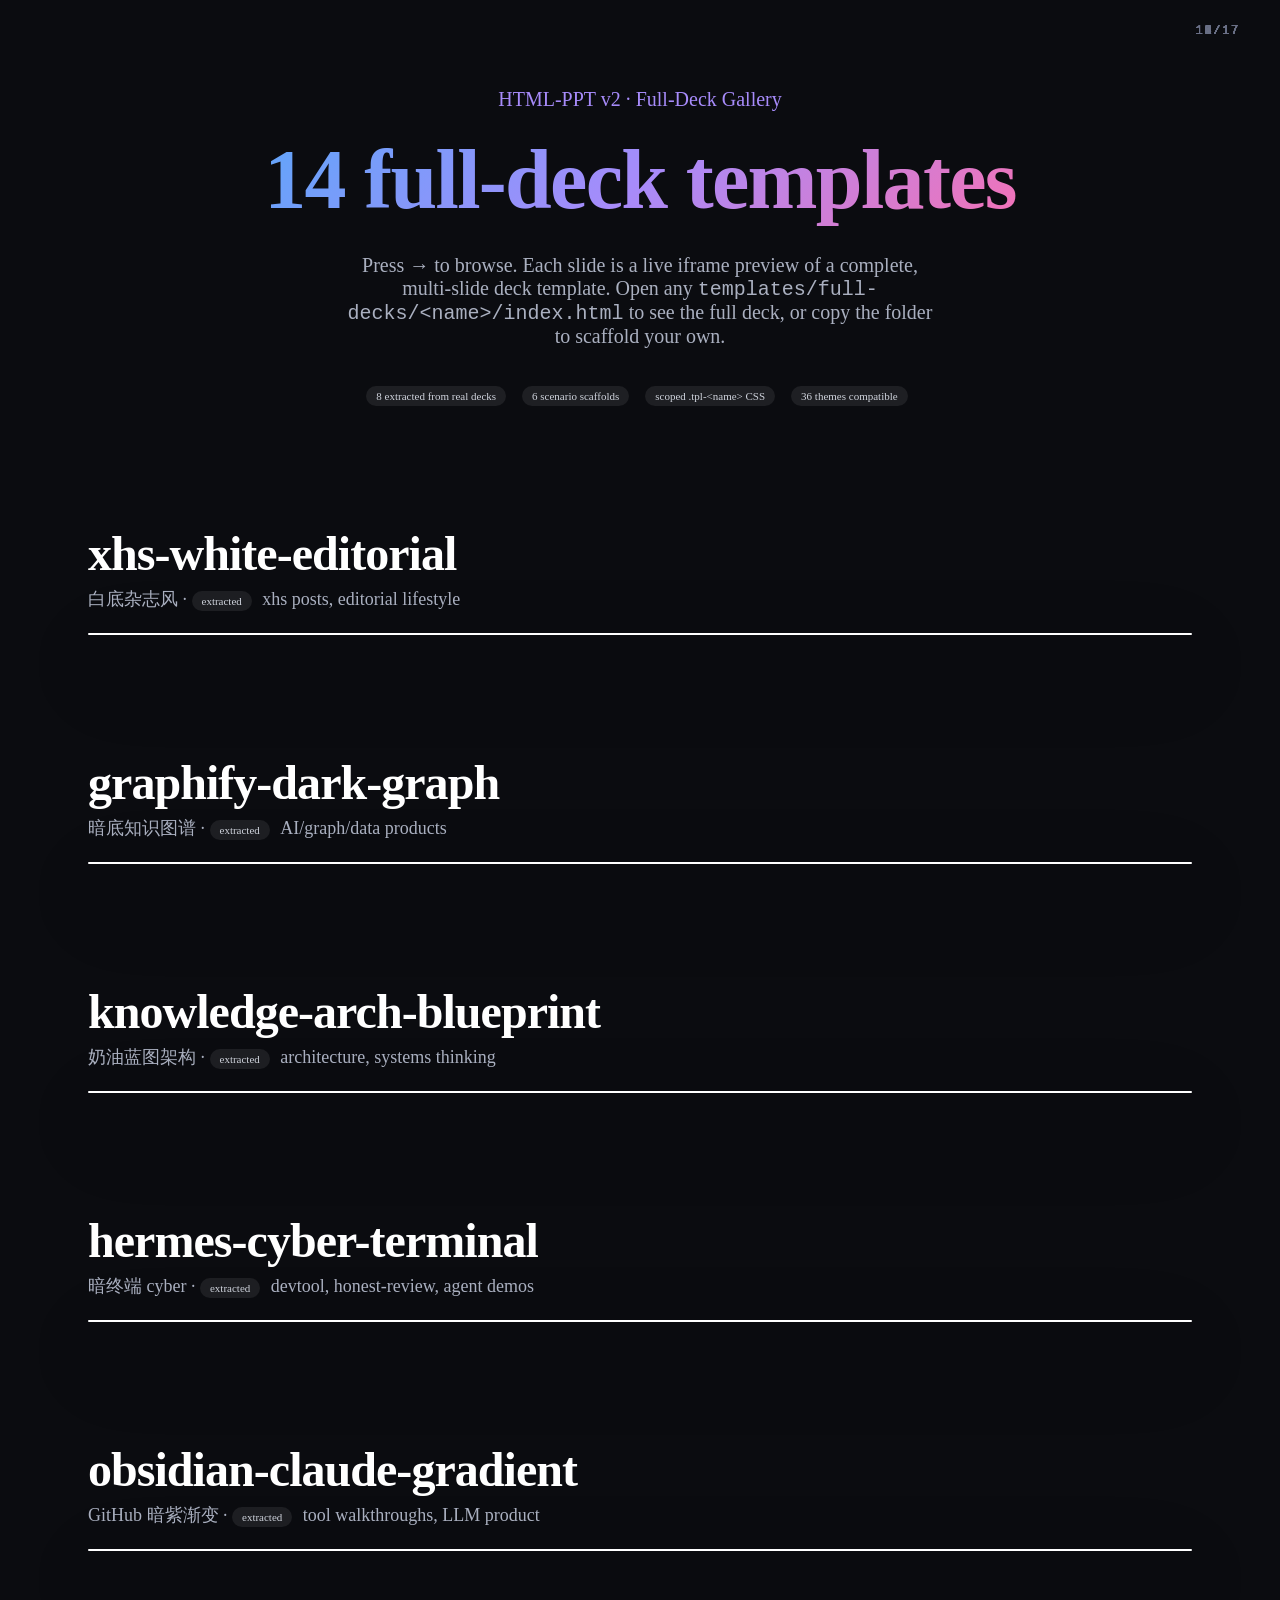
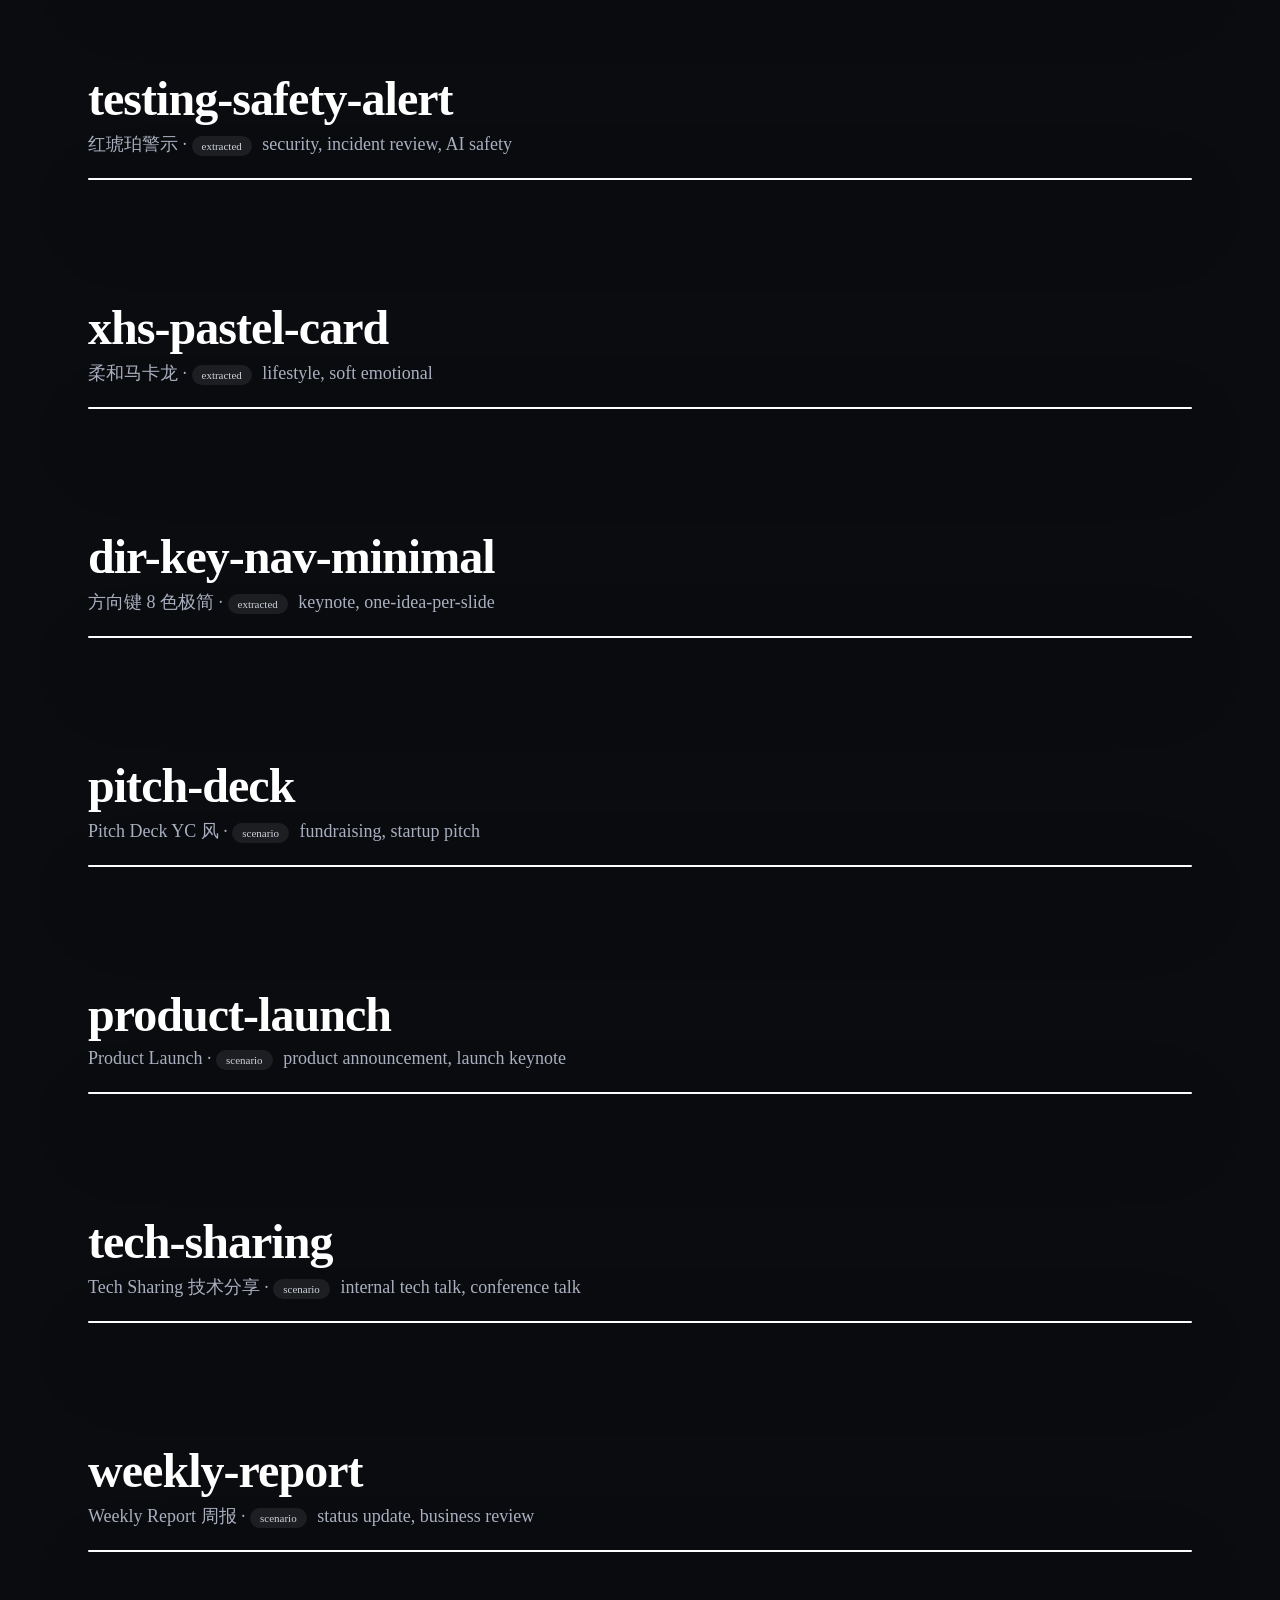
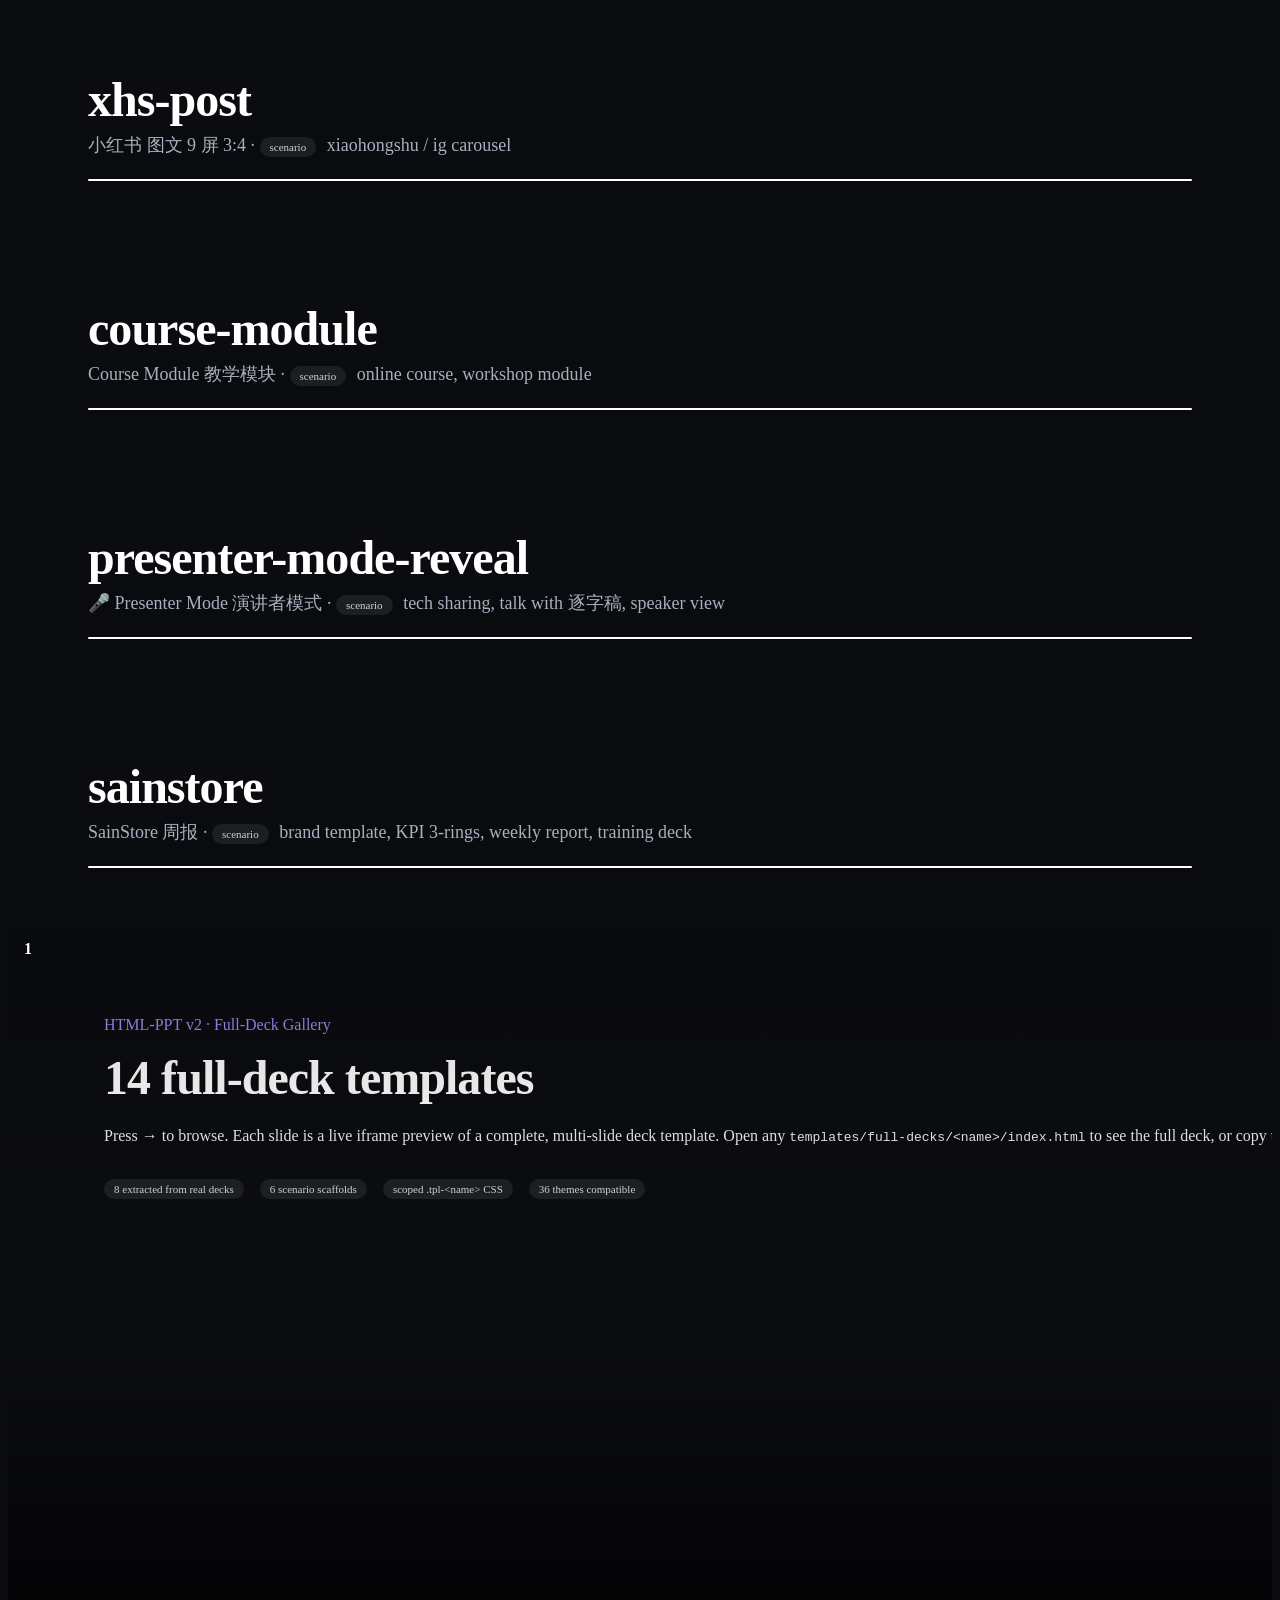
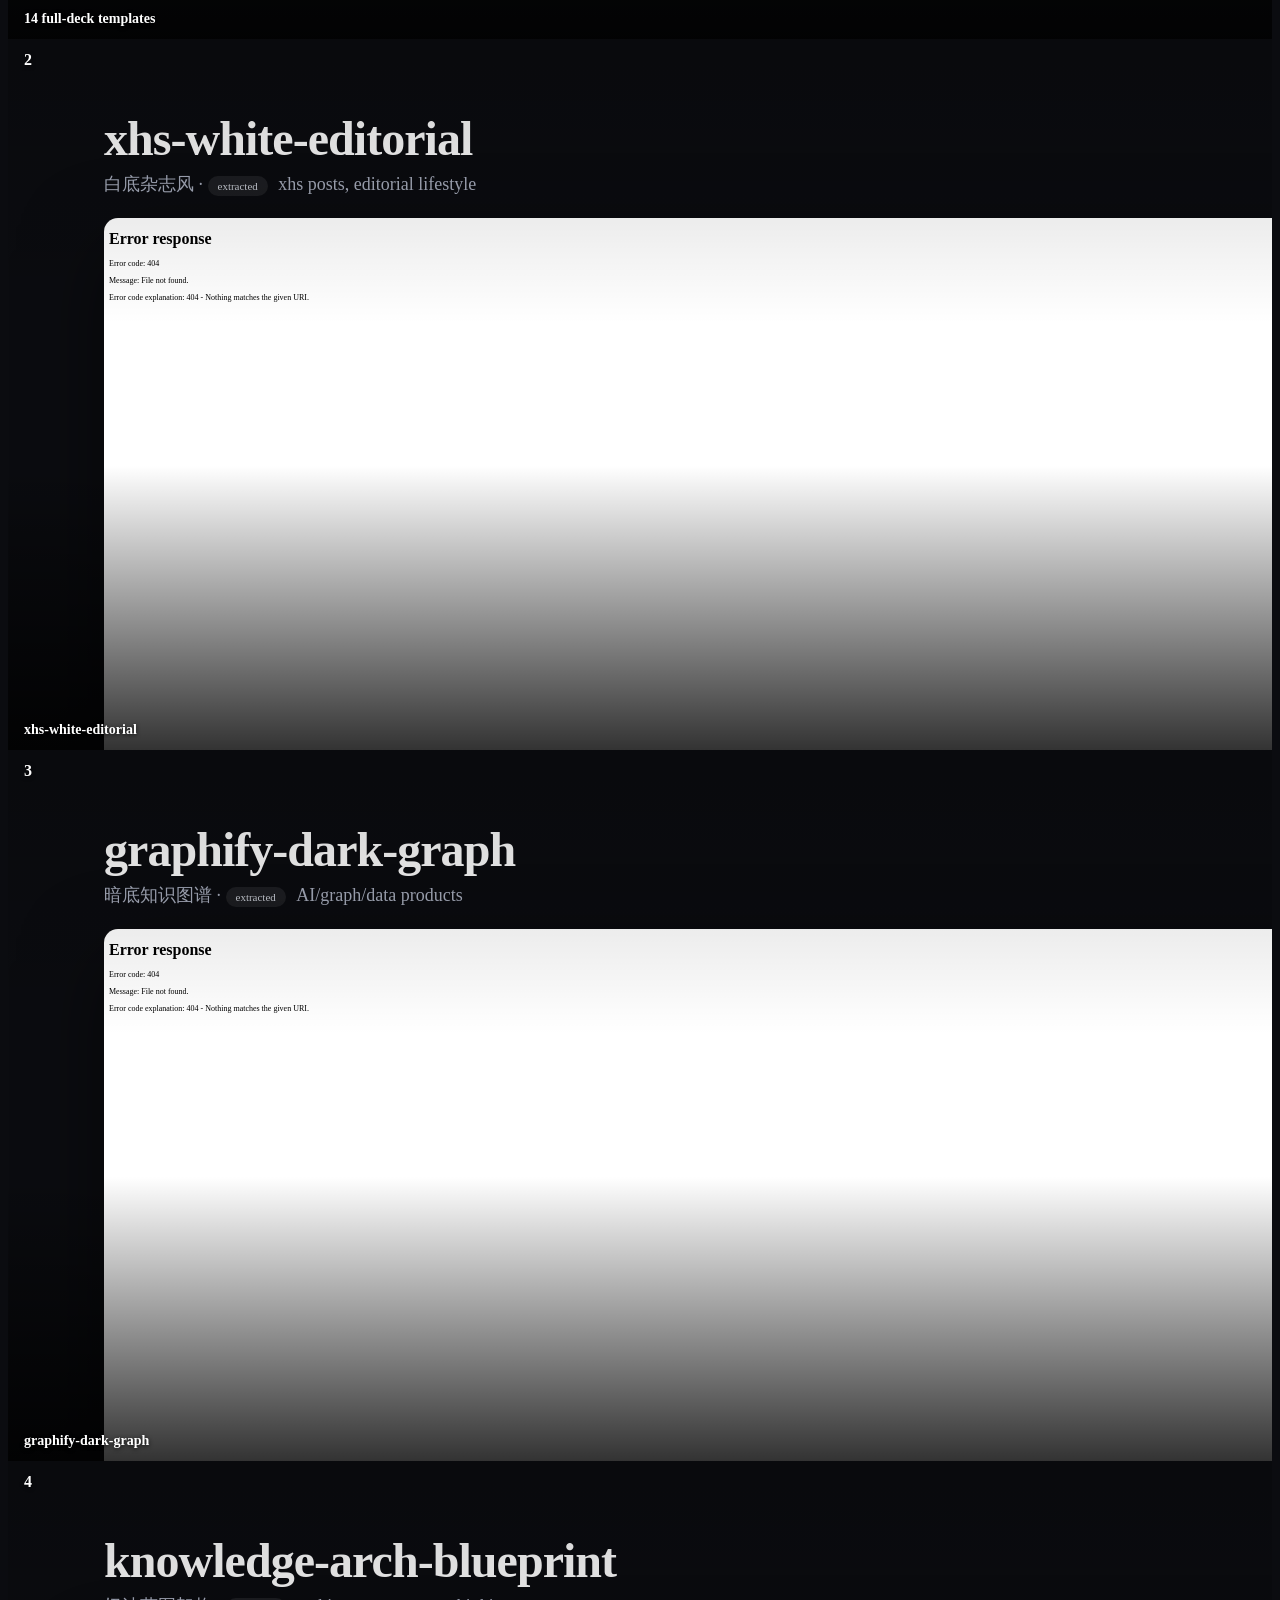
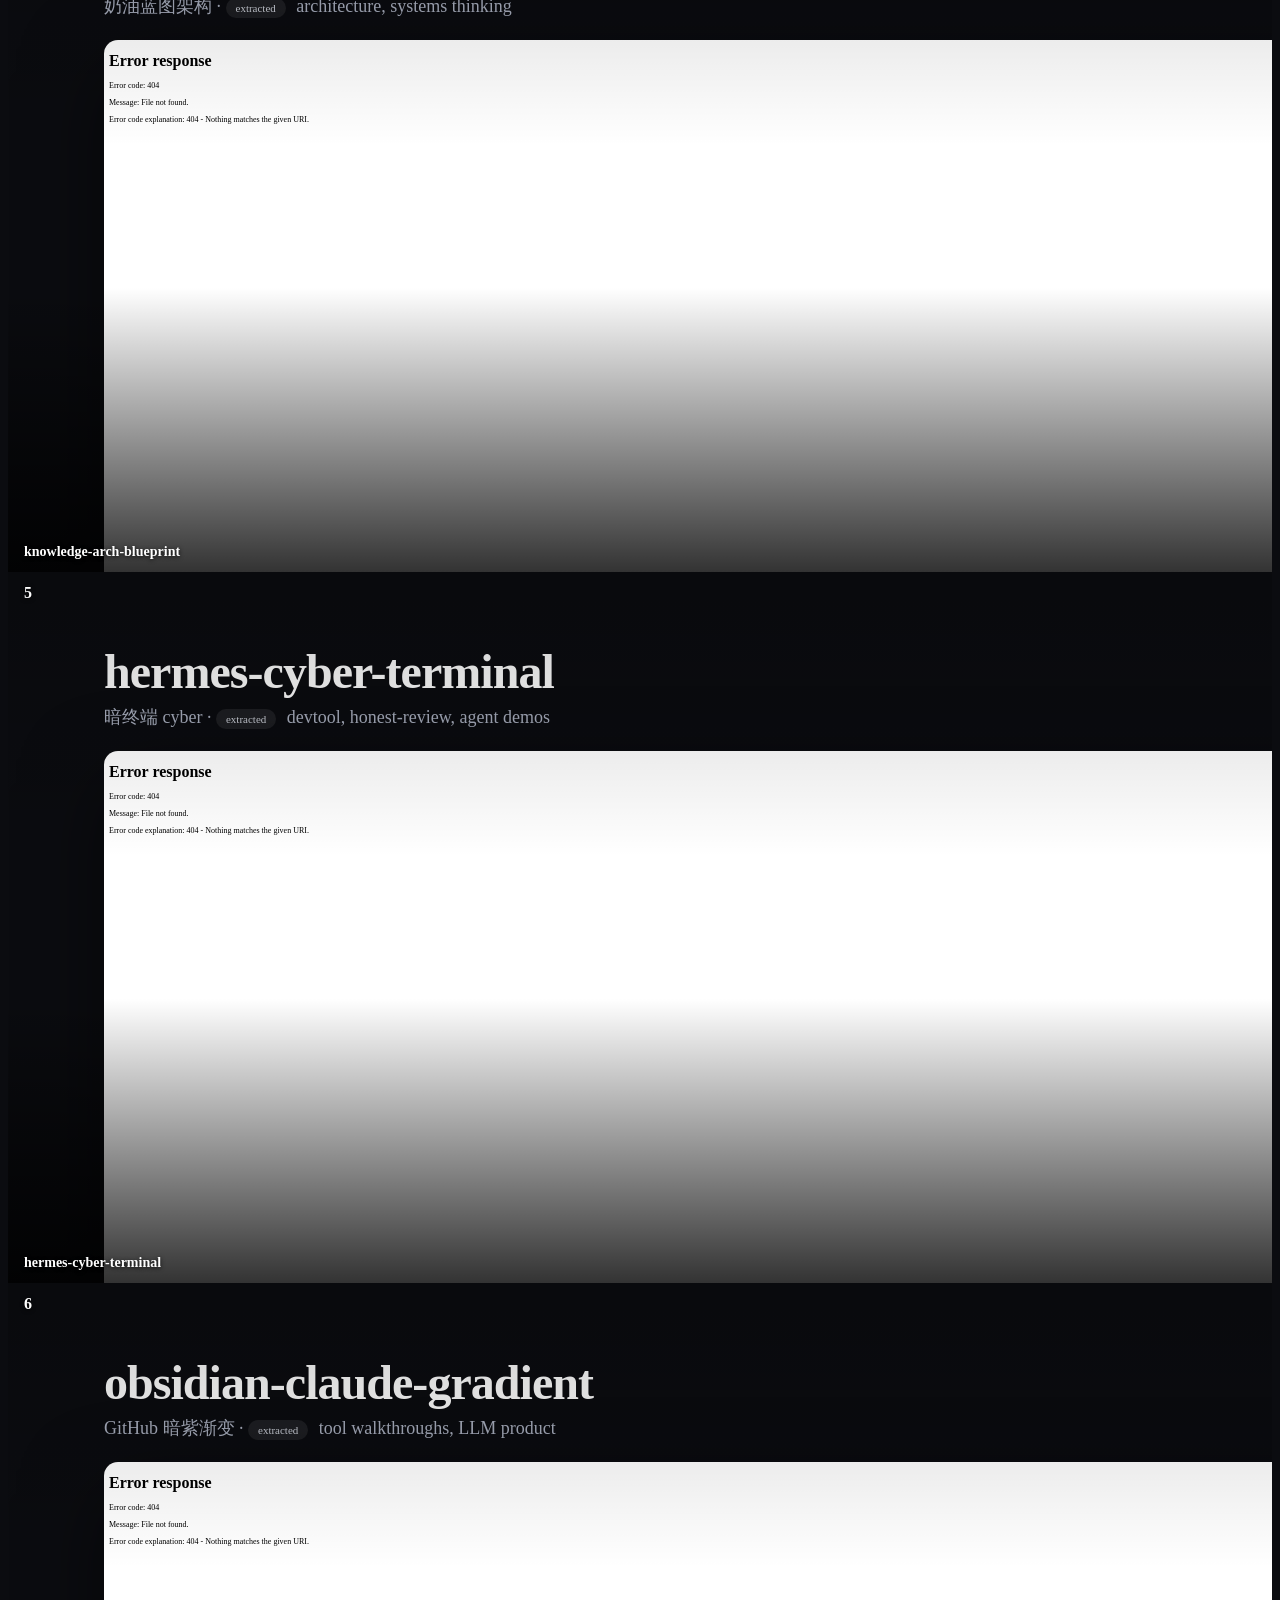
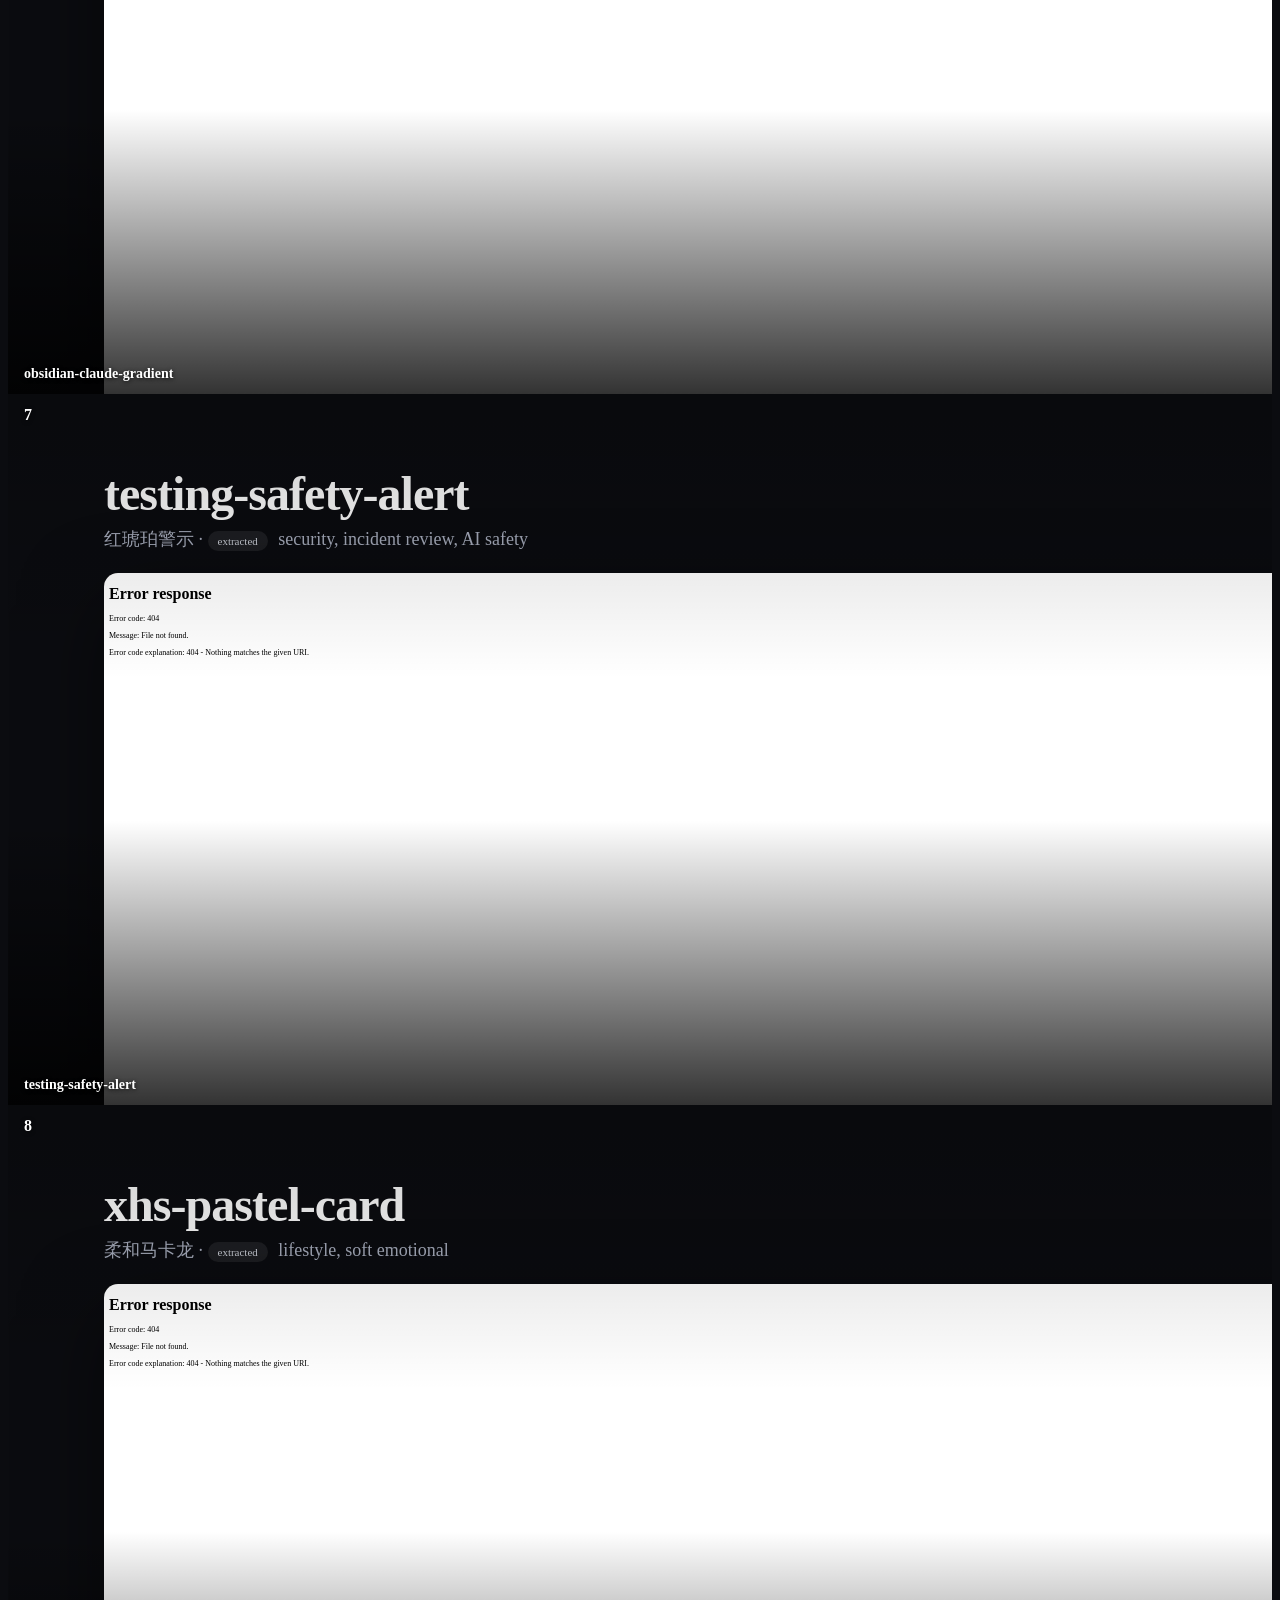
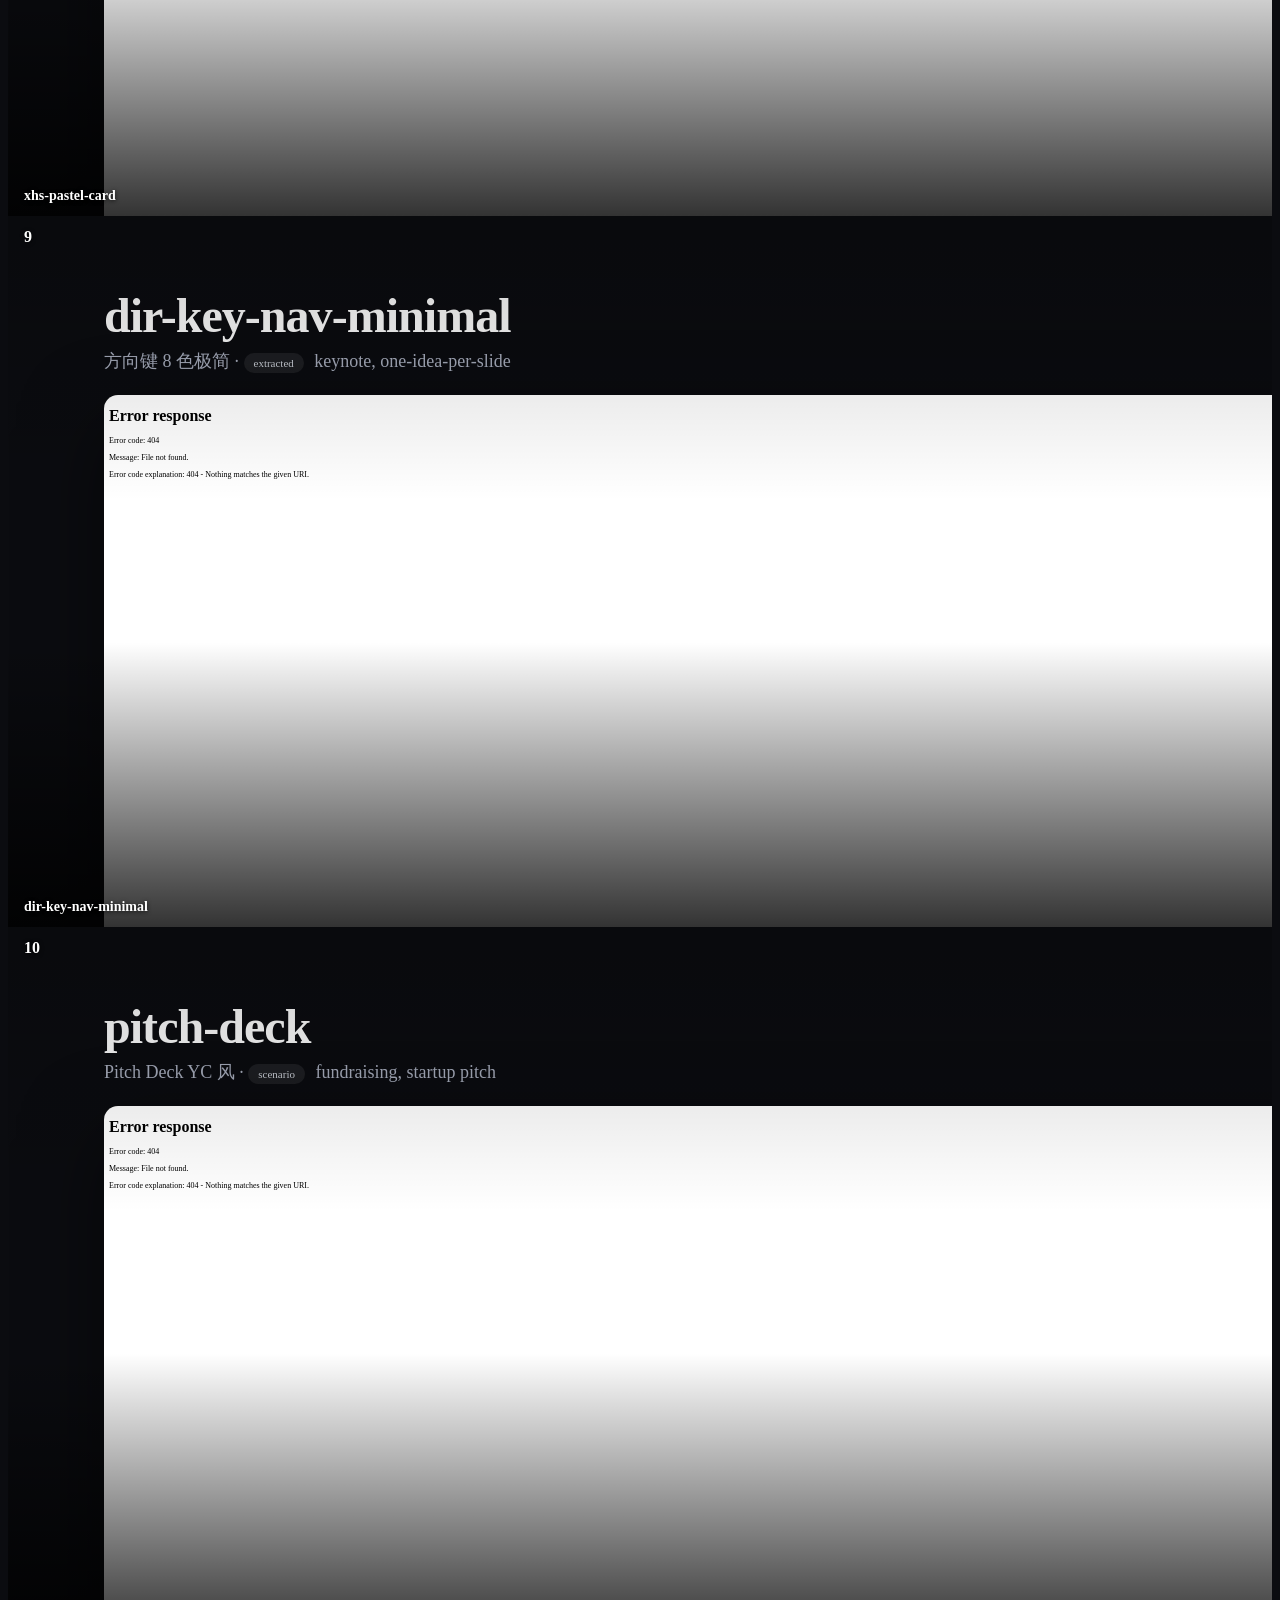
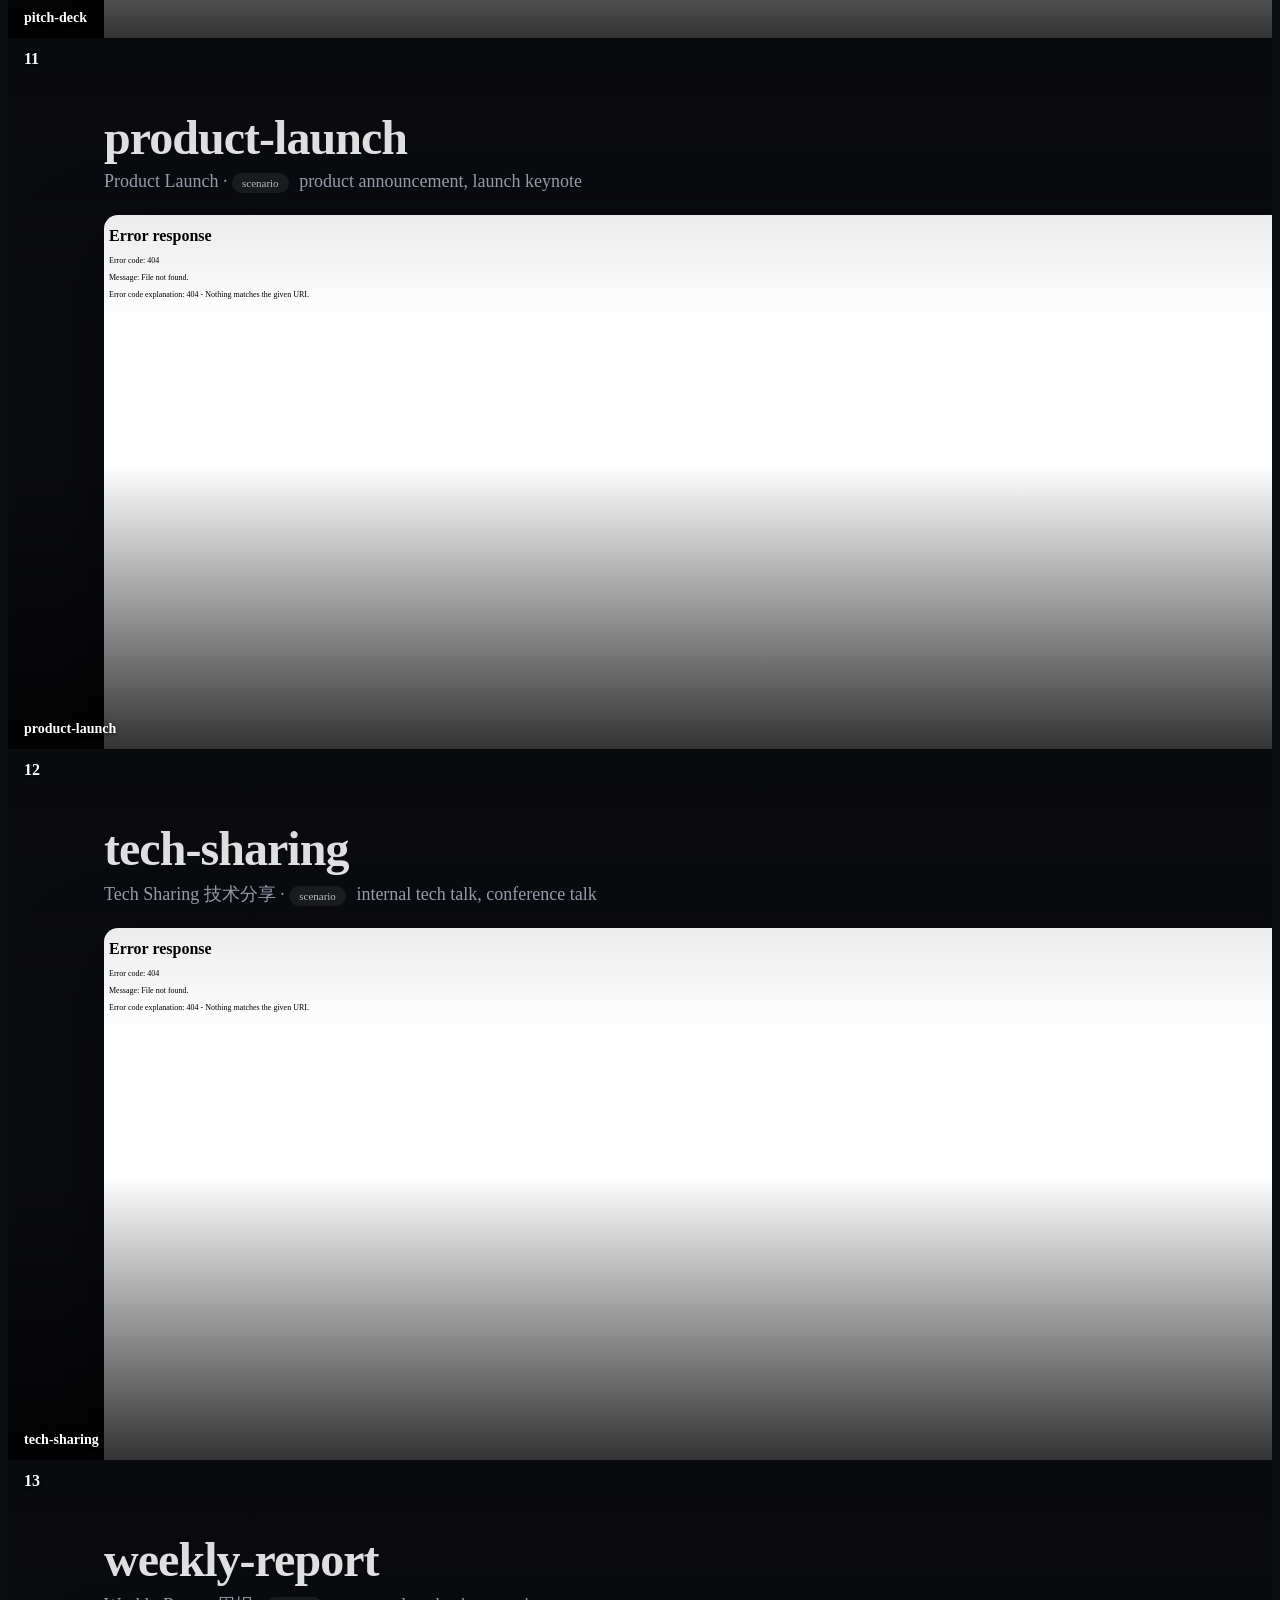
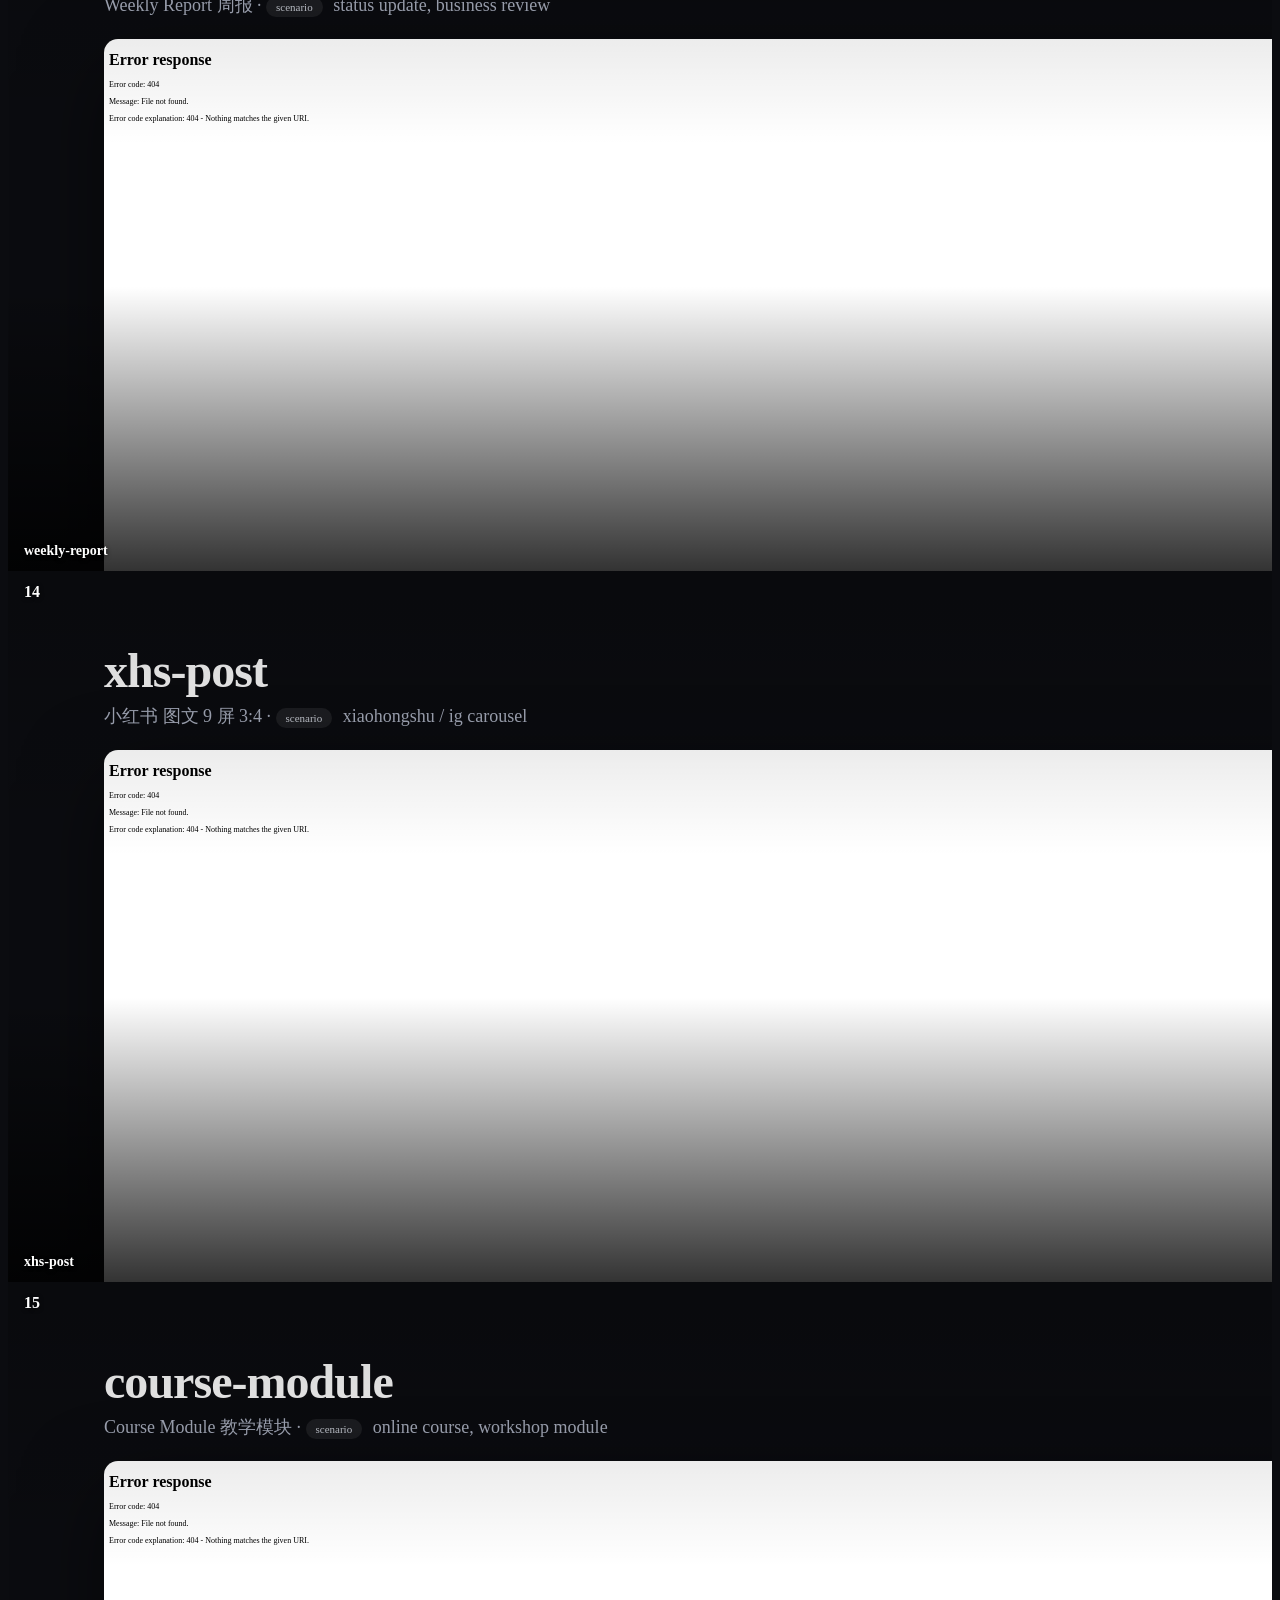
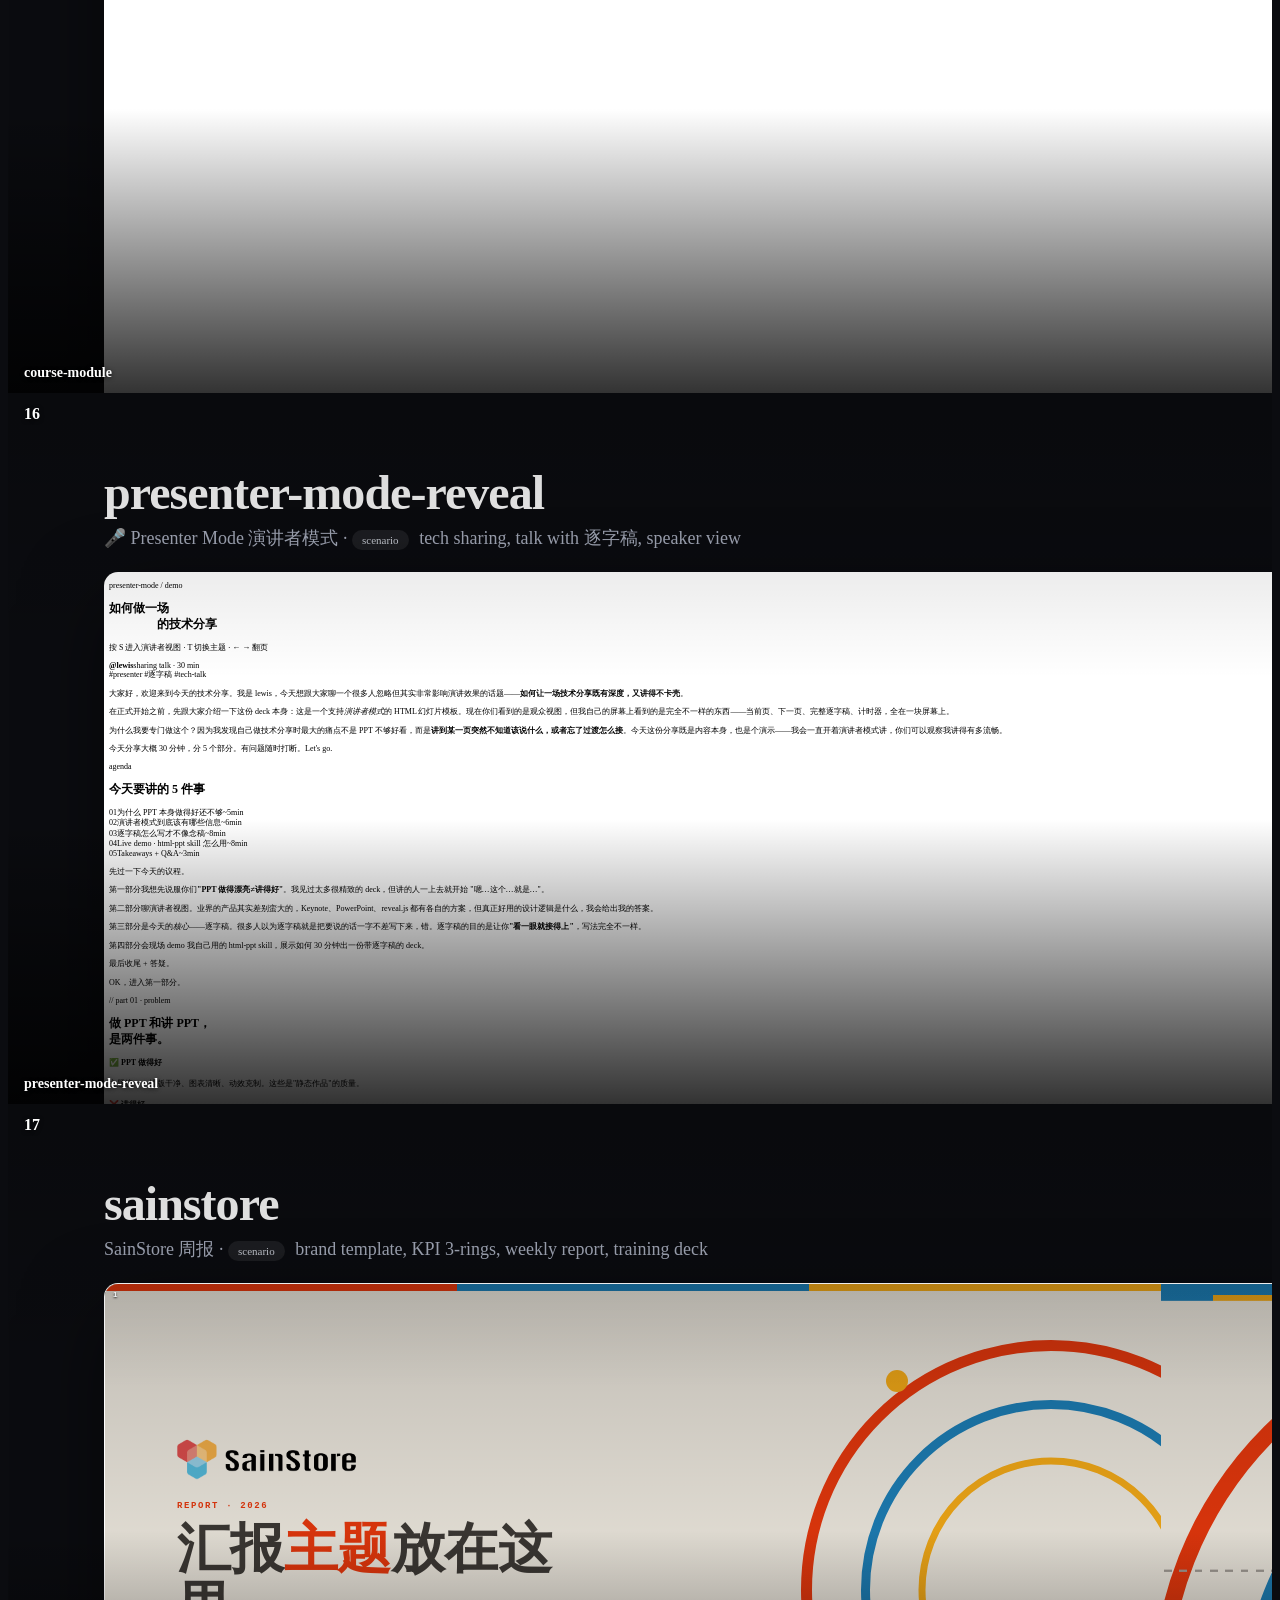
==== templates/full-decks-index.html @ f99159e6 "feat: bump to 37 themes × 16 full-decks + sainstore + style-picker - Add sainstore theme (electronic" ====
<!DOCTYPE html>
<html lang="zh-CN">
<head>
<meta charset="utf-8"><title>Full-Deck Gallery — html-ppt v2</title>
<link rel="stylesheet" href="../assets/fonts.css">
<link rel="stylesheet" href="../assets/base.css">
<style>
  html,body{background:#0b0c10;color:#e8ebf4;font-family:var(--font-sans)}
  .deck{background:#0b0c10}
  .slide{padding:60px 80px;color:#e8ebf4;background:transparent;display:flex;flex-direction:column}
  .slide h1{color:#fff;font-size:48px;margin:0 0 6px;letter-spacing:-.02em}
  .slide .sub{color:#aab0c0;font-size:18px;margin:0 0 22px}
  .frame-wrap{flex:1;border-radius:14px;overflow:hidden;border:1px solid rgba(255,255,255,.12);
    box-shadow:0 30px 80px rgba(0,0,0,.5);position:relative;background:#fff}
  iframe.tpl{position:absolute;inset:0;width:200%;height:200%;border:0;
    transform:scale(.5);transform-origin:top left}
  .meta{position:absolute;top:24px;right:40px;font-family:'JetBrains Mono',monospace;
    font-size:12px;color:#6a7086;letter-spacing:.14em;text-transform:uppercase;z-index:30}
  .tag{display:inline-block;padding:4px 10px;border-radius:999px;background:rgba(255,255,255,.08);
    color:#cfd3dc;font-size:11px;margin-right:6px}
  .cover{align-items:center;justify-content:center;text-align:center}
  .cover h1{font-size:84px;background:linear-gradient(135deg,#60a5fa,#a78bfa,#f472b6);
    -webkit-background-clip:text;background-clip:text;-webkit-text-fill-color:transparent}
  .cover p{color:#aab0c0;max-width:60ch;font-size:20px}
  .legend{display:flex;gap:10px;flex-wrap:wrap;margin-top:18px}
</style>
</head>
<body>
<div class="deck">

<section class="slide cover">
  <p class="kicker" style="color:#a78bfa">HTML-PPT v2 · Full-Deck Gallery</p>
  <h1>14 full-deck templates</h1>
  <p>Press → to browse. Each slide is a live iframe preview of a complete, multi-slide deck template. Open any <code>templates/full-decks/&lt;name&gt;/index.html</code> to see the full deck, or copy the folder to scaffold your own.</p>
  <div class="legend">
    <span class="tag">8 extracted from real decks</span>
    <span class="tag">6 scenario scaffolds</span>
    <span class="tag">scoped .tpl-&lt;name&gt; CSS</span>
    <span class="tag">36 themes compatible</span>
  </div>
</section>

<!-- Template preview slides generated via JS below -->

</div>

<script>
const TPLS = [
  ['xhs-white-editorial',      '白底杂志风',        'extracted', 'xhs posts, editorial lifestyle'],
  ['graphify-dark-graph',      '暗底知识图谱',      'extracted', 'AI/graph/data products'],
  ['knowledge-arch-blueprint', '奶油蓝图架构',      'extracted', 'architecture, systems thinking'],
  ['hermes-cyber-terminal',    '暗终端 cyber',      'extracted', 'devtool, honest-review, agent demos'],
  ['obsidian-claude-gradient', 'GitHub 暗紫渐变',   'extracted', 'tool walkthroughs, LLM product'],
  ['testing-safety-alert',     '红琥珀警示',        'extracted', 'security, incident review, AI safety'],
  ['xhs-pastel-card',          '柔和马卡龙',        'extracted', 'lifestyle, soft emotional'],
  ['dir-key-nav-minimal',      '方向键 8 色极简',    'extracted', 'keynote, one-idea-per-slide'],
  ['pitch-deck',               'Pitch Deck YC 风',  'scenario',  'fundraising, startup pitch'],
  ['product-launch',           'Product Launch',    'scenario',  'product announcement, launch keynote'],
  ['tech-sharing',             'Tech Sharing 技术分享','scenario','internal tech talk, conference talk'],
  ['weekly-report',            'Weekly Report 周报','scenario',  'status update, business review'],
  ['xhs-post',                 '小红书 图文 9 屏 3:4','scenario', 'xiaohongshu / ig carousel'],
  ['course-module',            'Course Module 教学模块','scenario','online course, workshop module'],
  ['presenter-mode-reveal',    '🎤 Presenter Mode 演讲者模式','scenario','tech sharing, talk with 逐字稿, speaker view'],
  ['sainstore',                'SainStore 周报',      'scenario',  'brand template, KPI 3-rings, weekly report, training deck']
];

const deck = document.querySelector('.deck');
TPLS.forEach((t,i)=>{
  const s = document.createElement('section');
  s.className = 'slide';
  s.setAttribute('data-title',t[0]);
  s.innerHTML = `
    <span class="meta">${i+1}/${TPLS.length+1}</span>
    <h1>${t[0]}</h1>
    <p class="sub">${t[1]} · <span class="tag">${t[2]}</span> ${t[3]}</p>
    <div class="frame-wrap">
      <iframe class="tpl" src="full-decks/${t[0]}/index.html" loading="eager" title="${t[0]}"></iframe>
    </div>`;
  deck.appendChild(s);
});
</script>
<script src="../assets/runtime.js"></script>
</body></html>
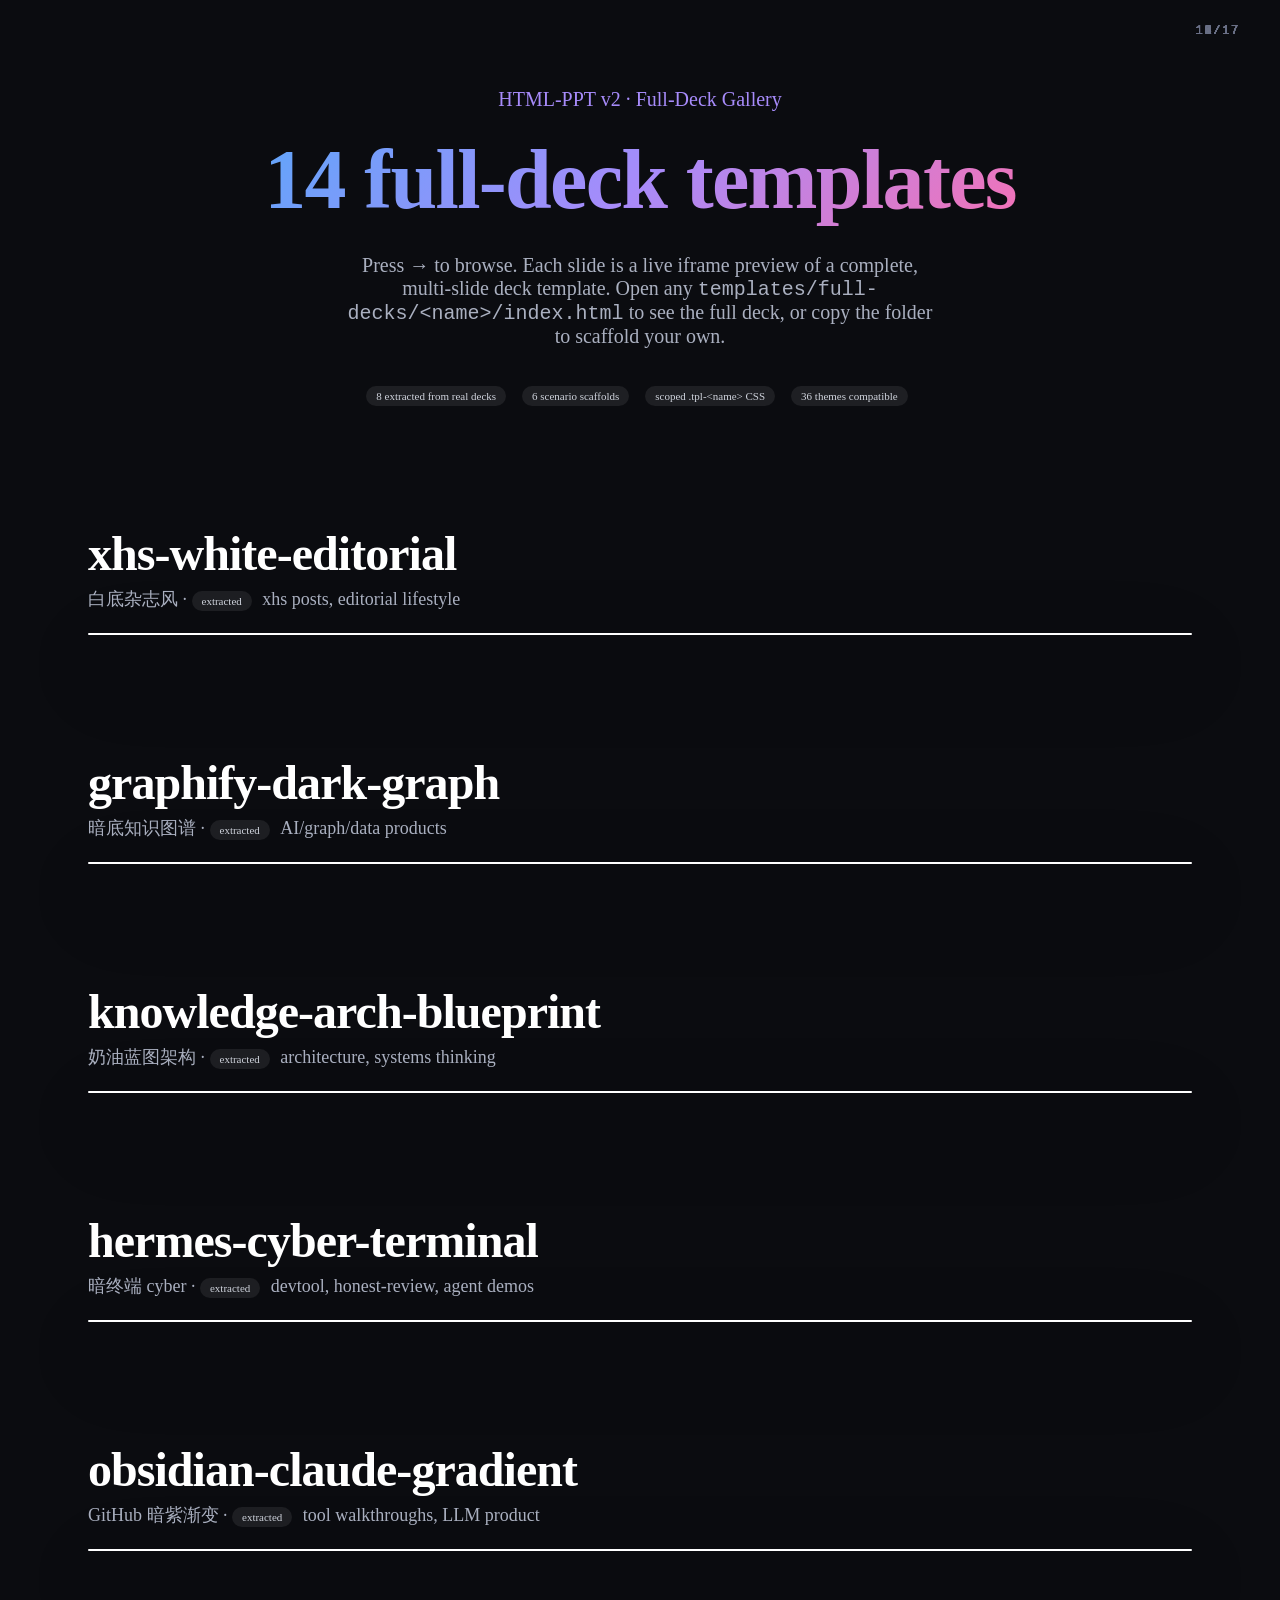
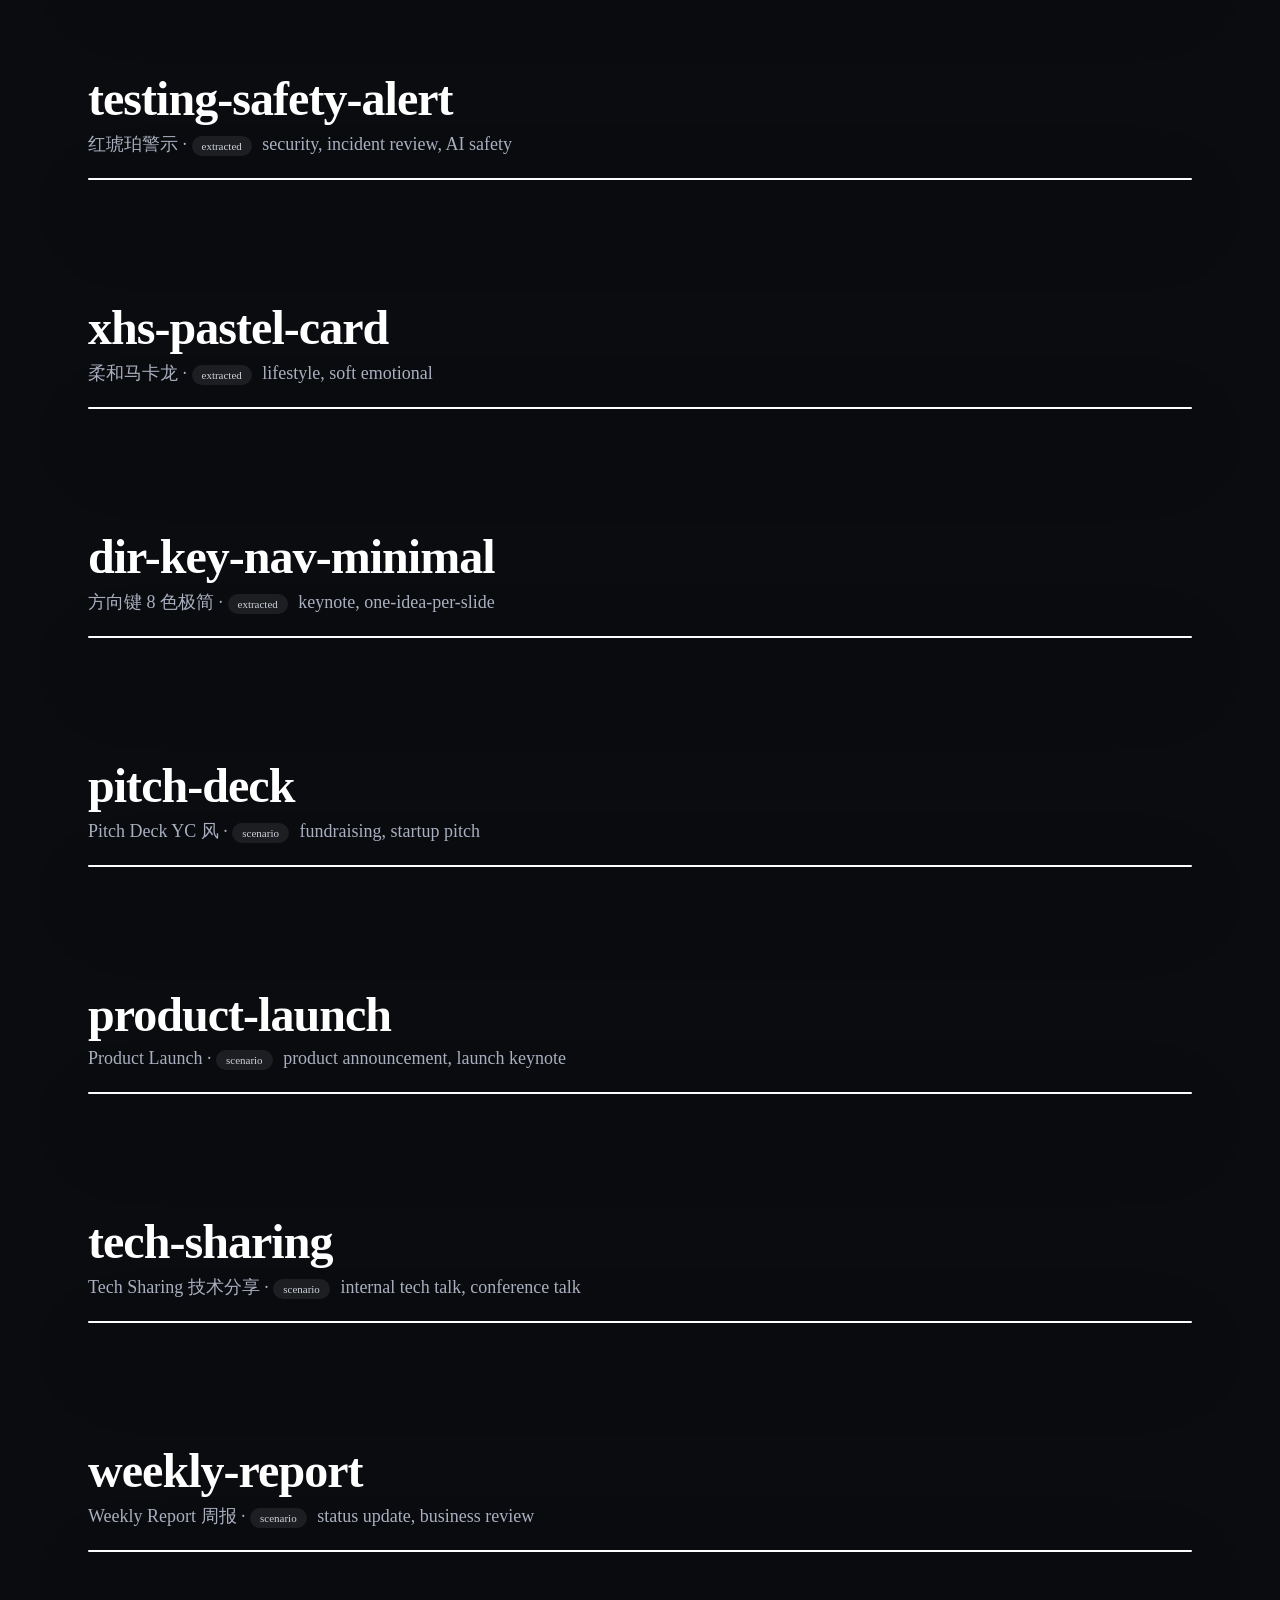
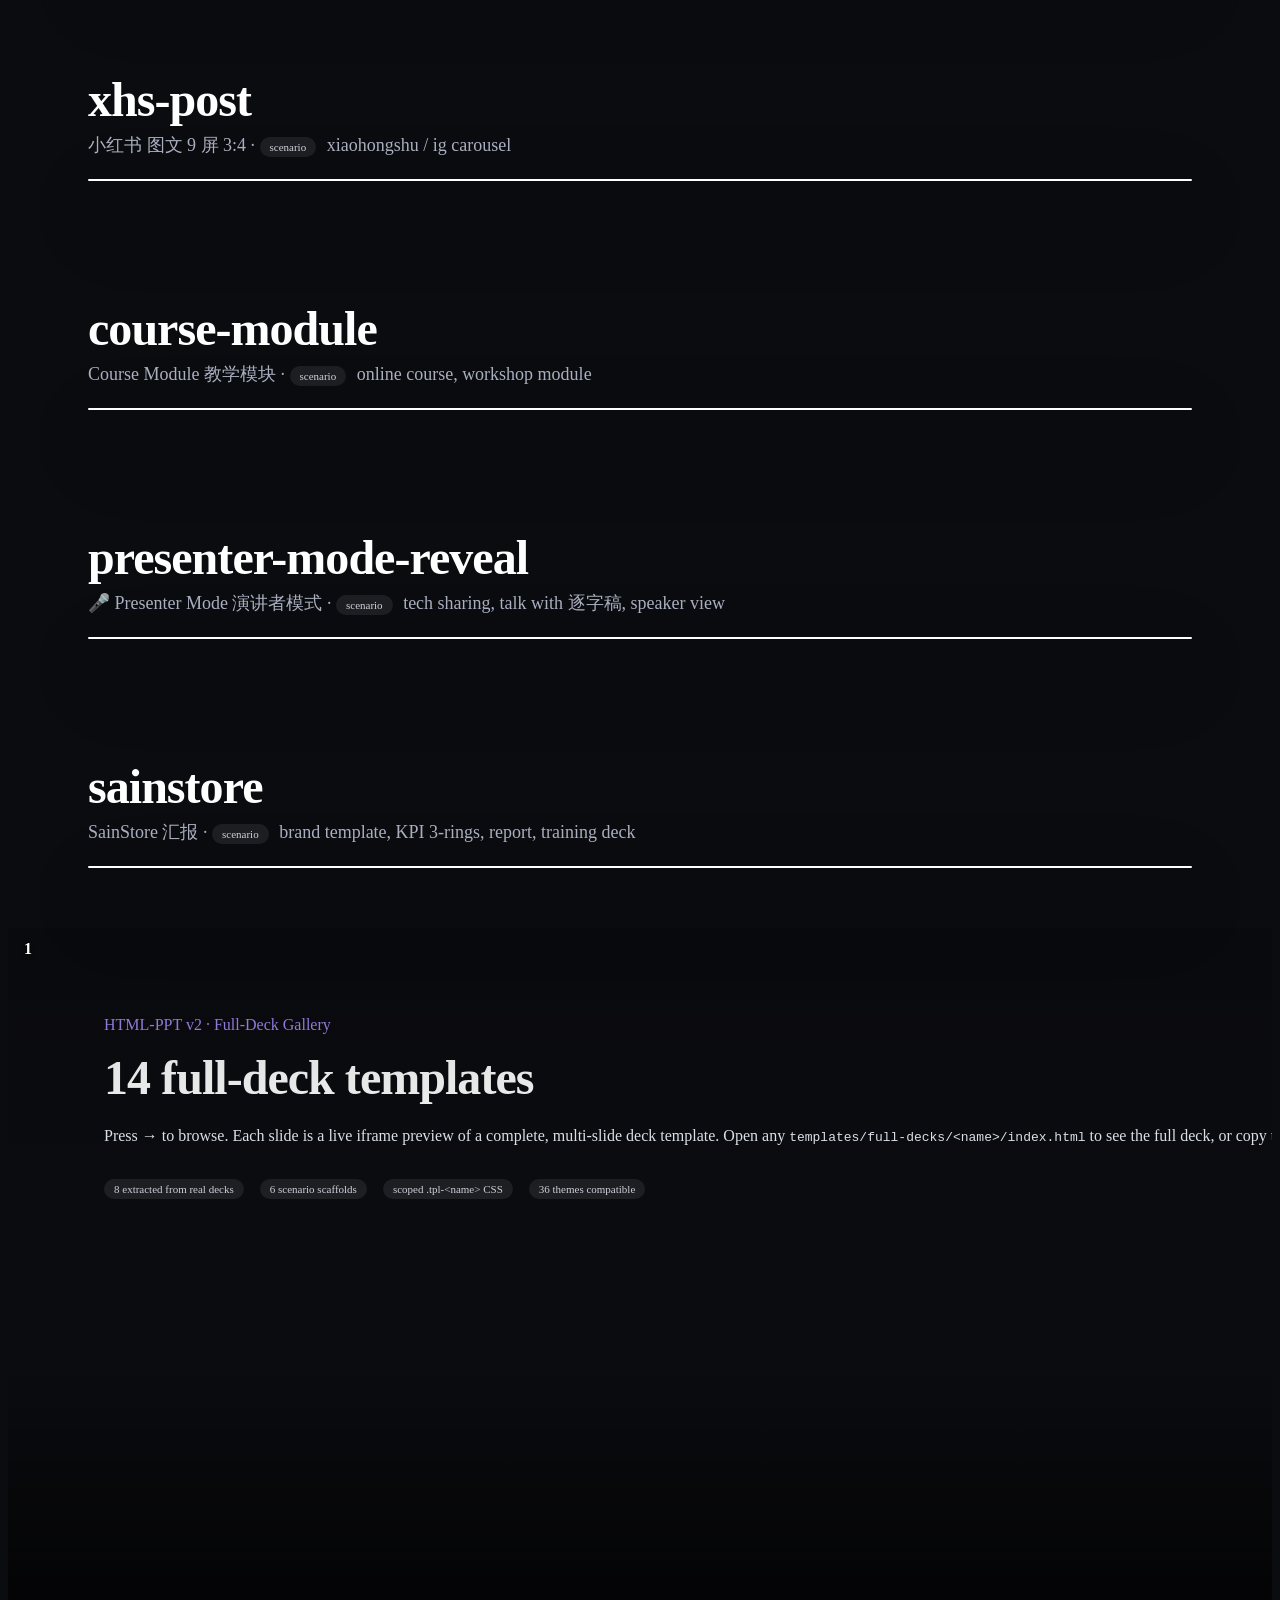
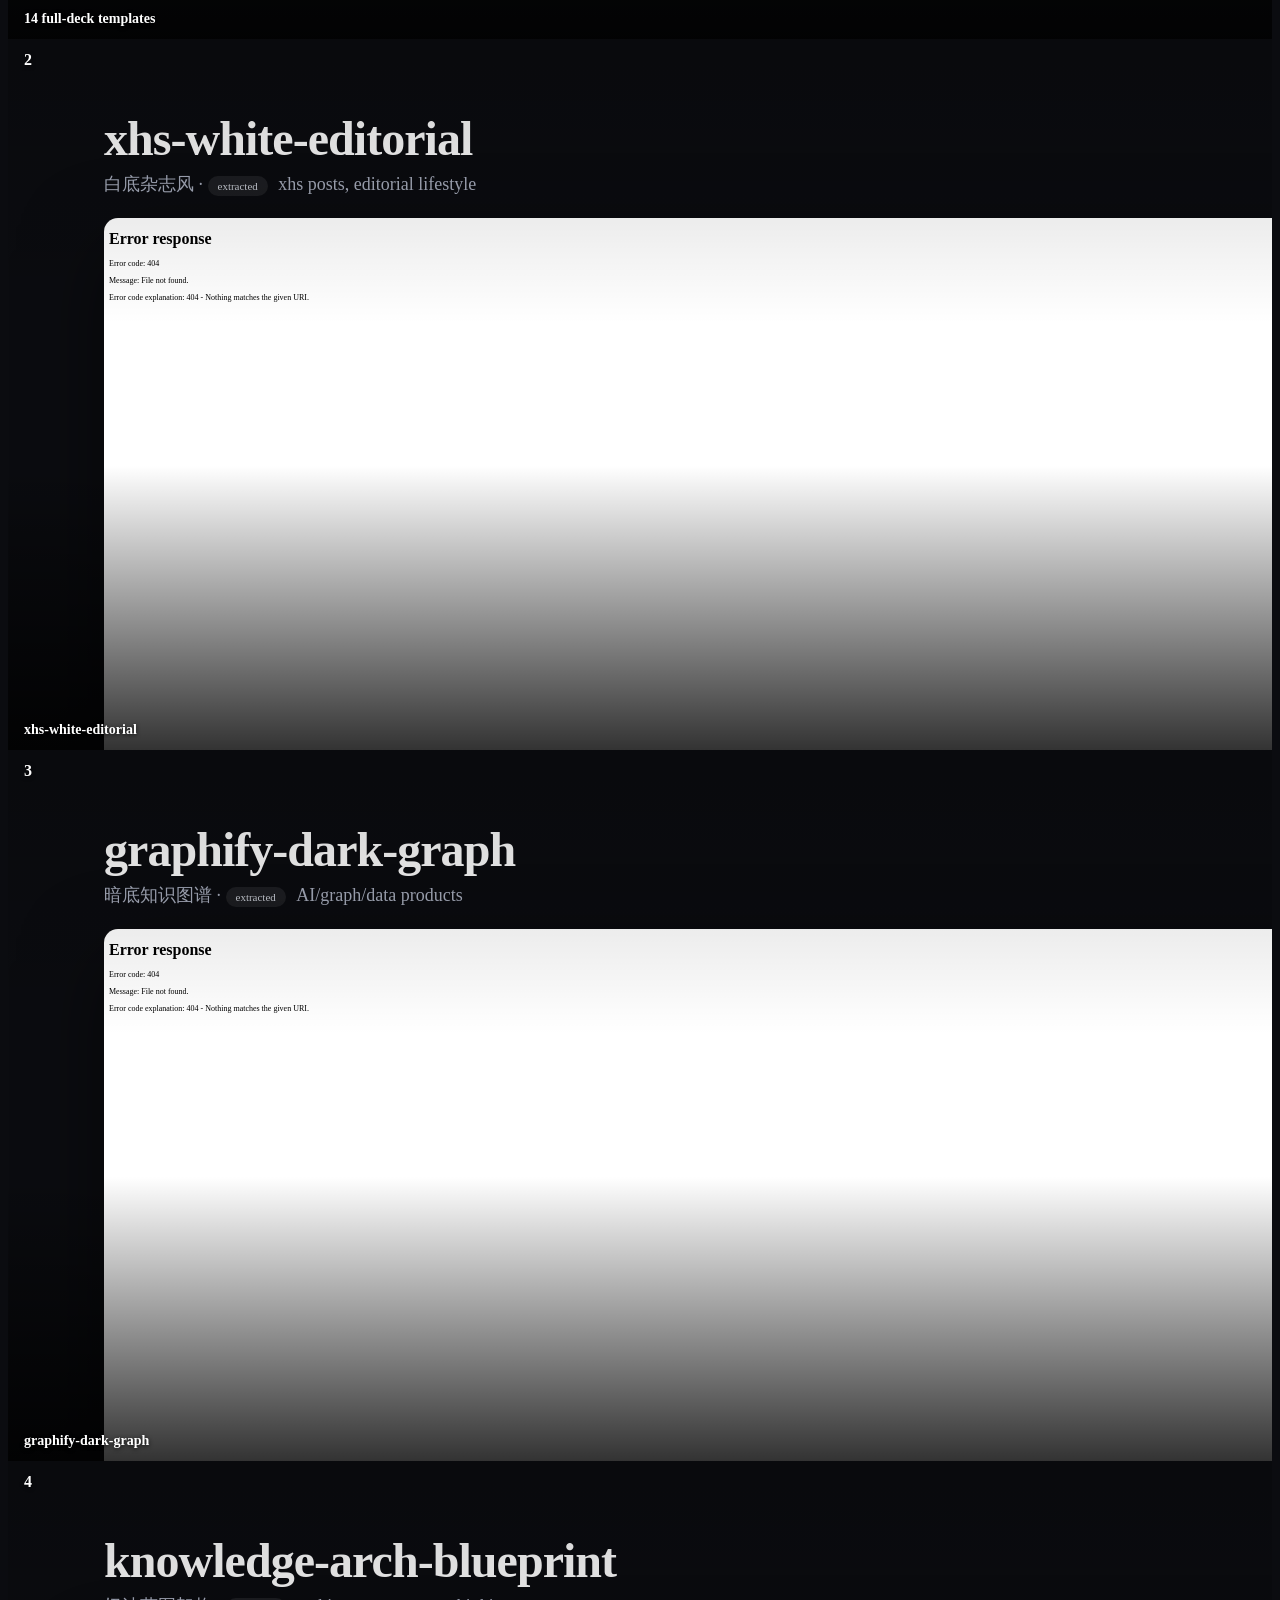
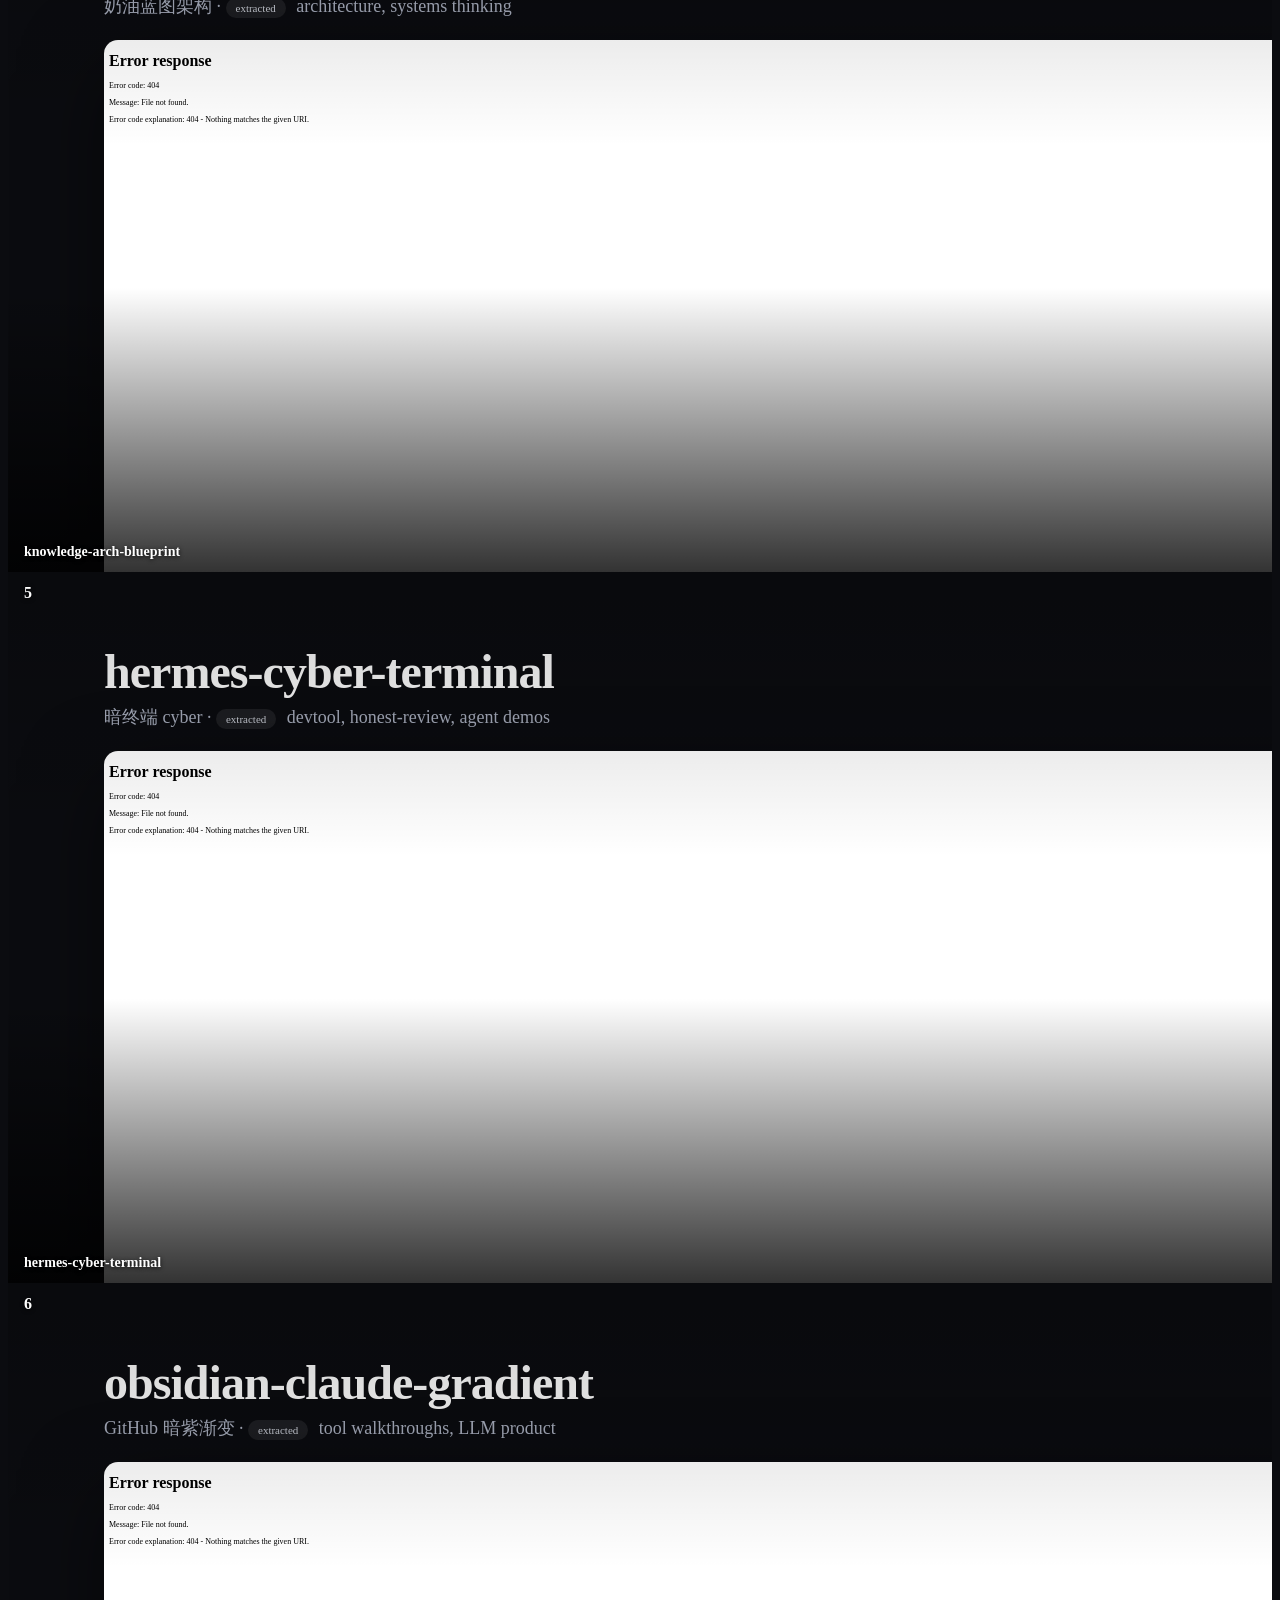
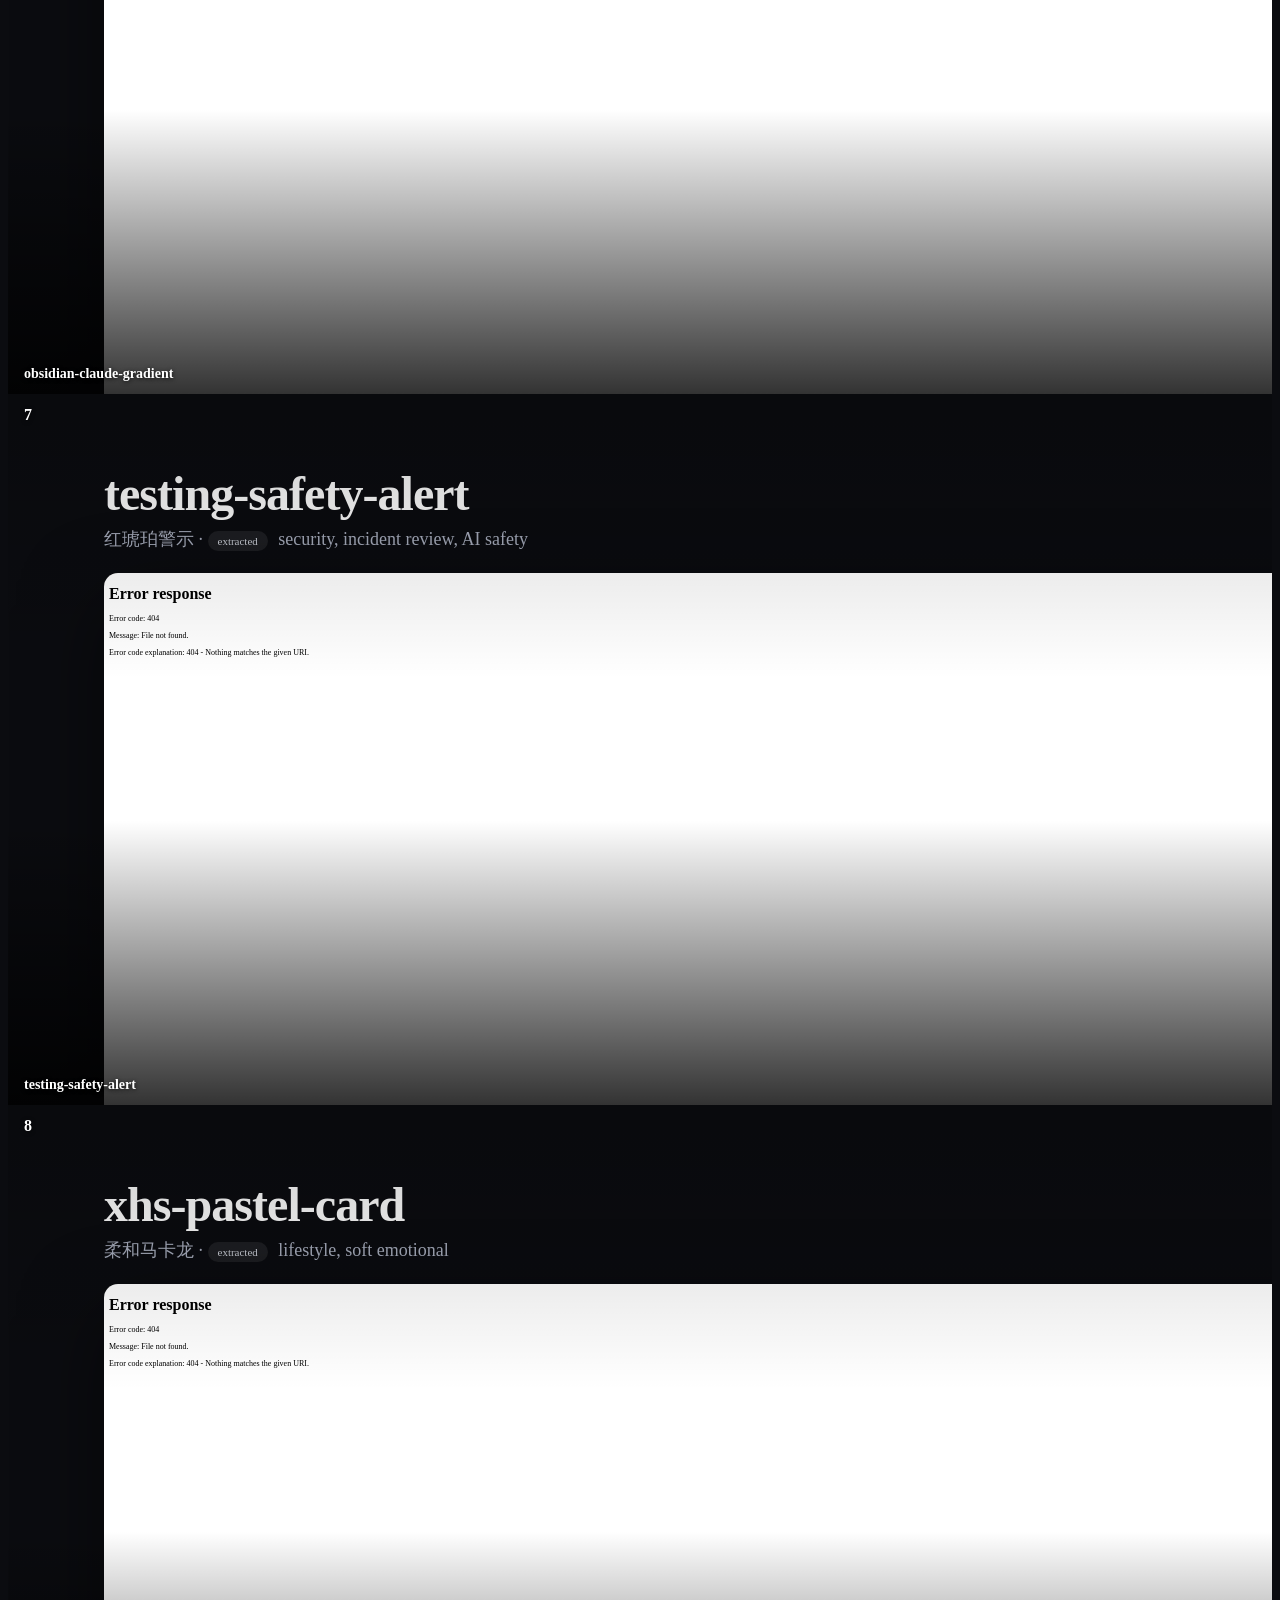
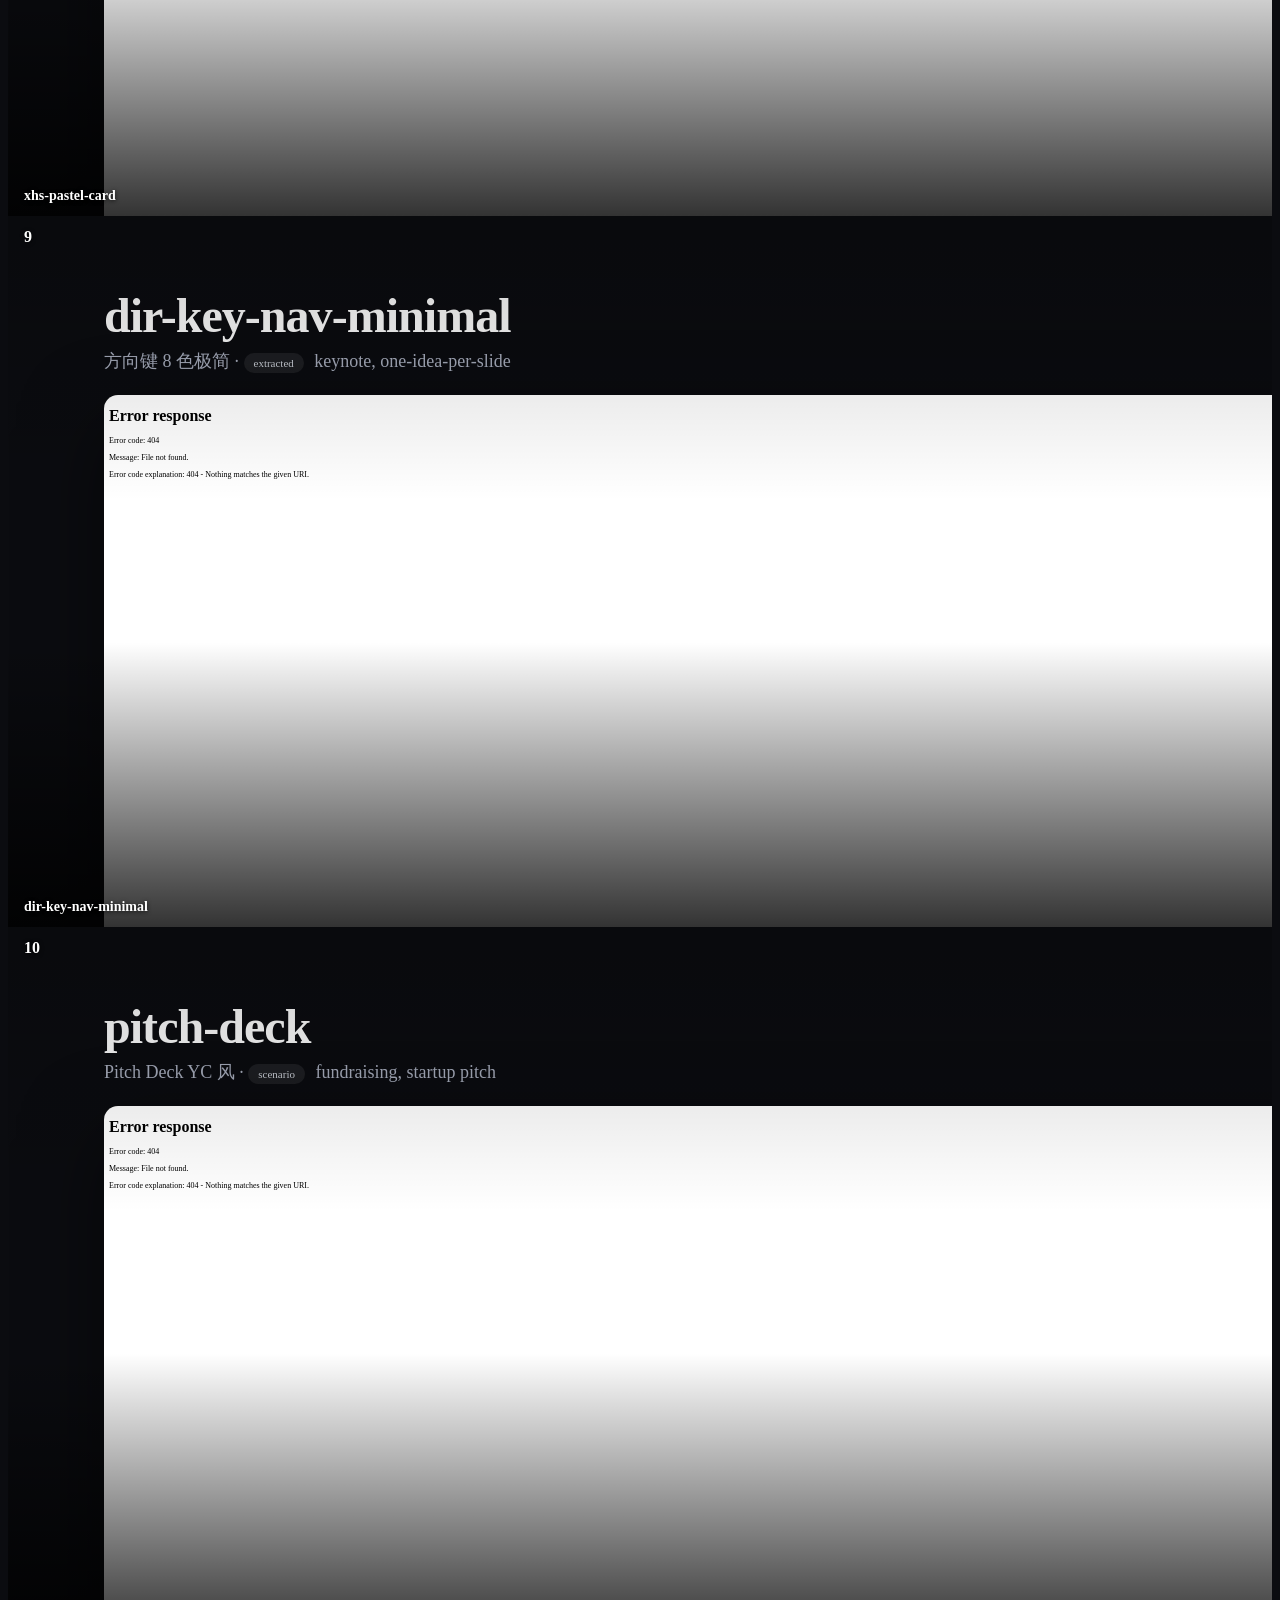
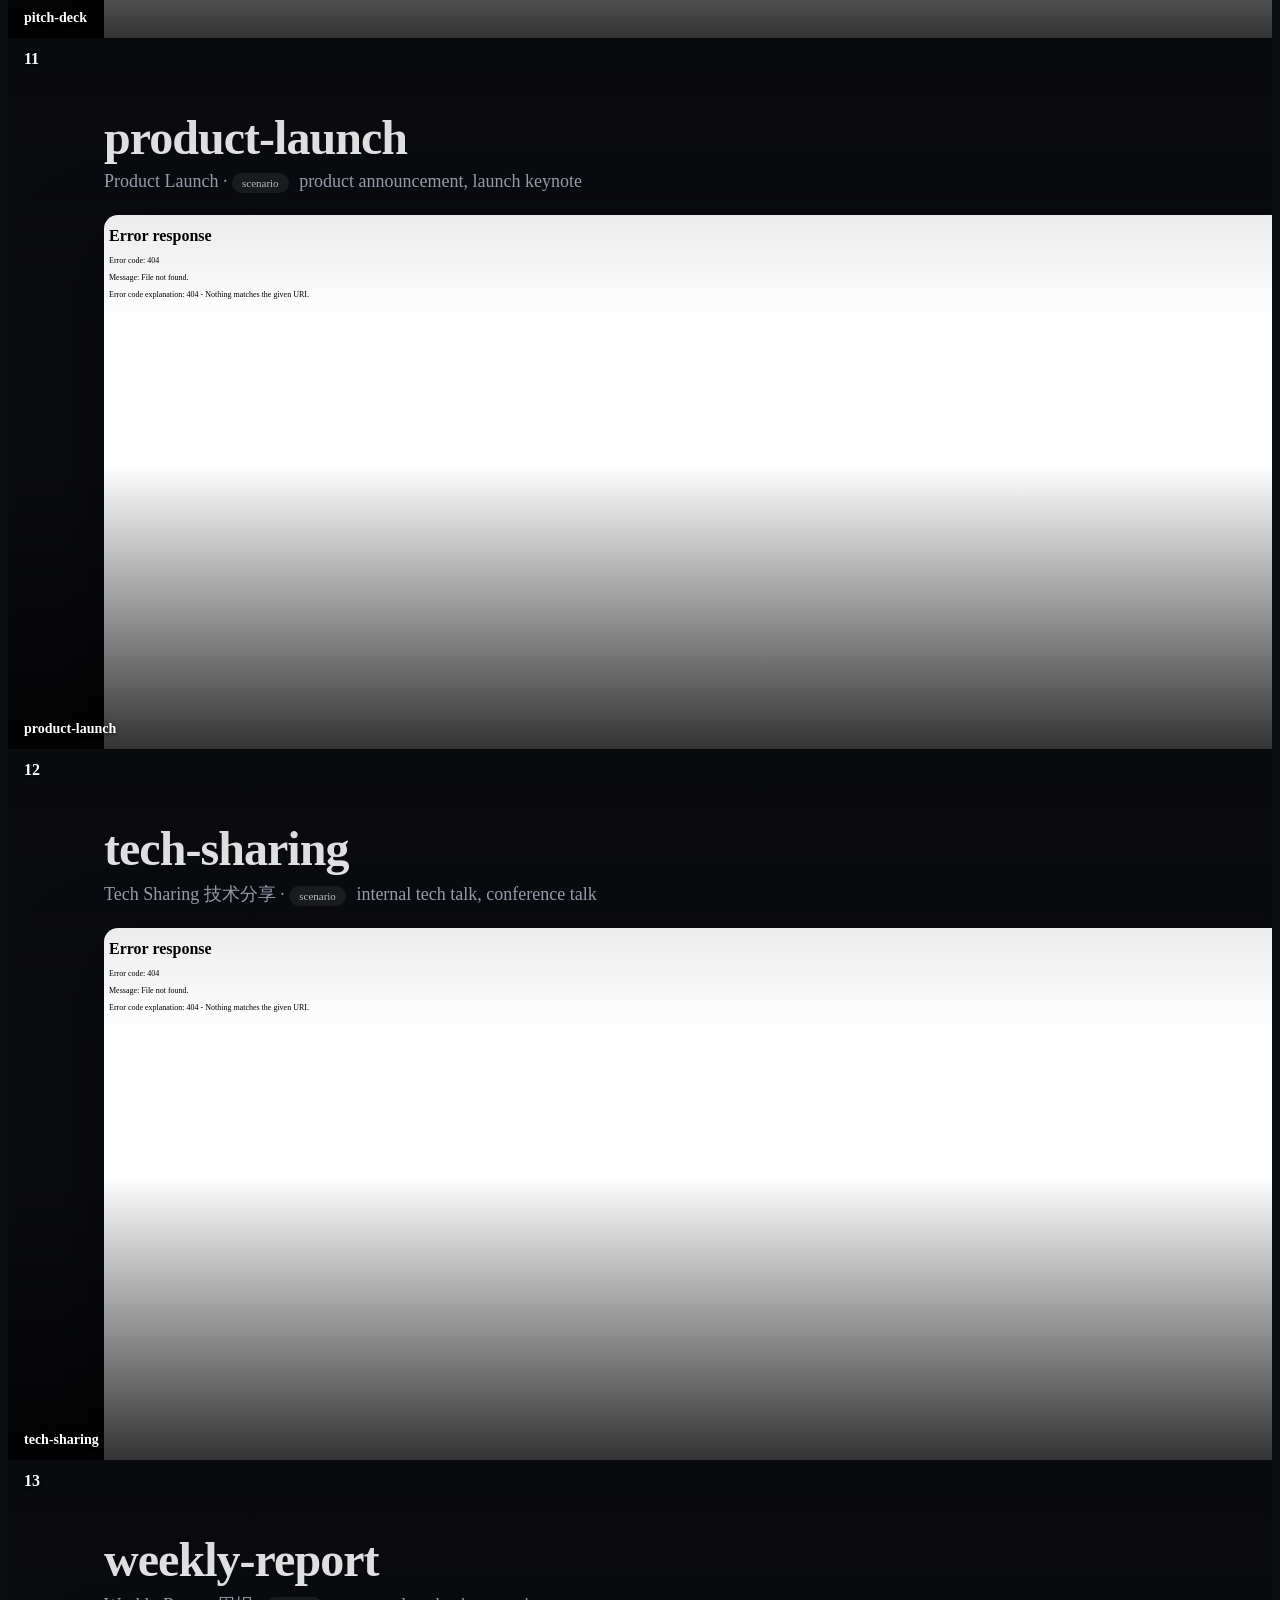
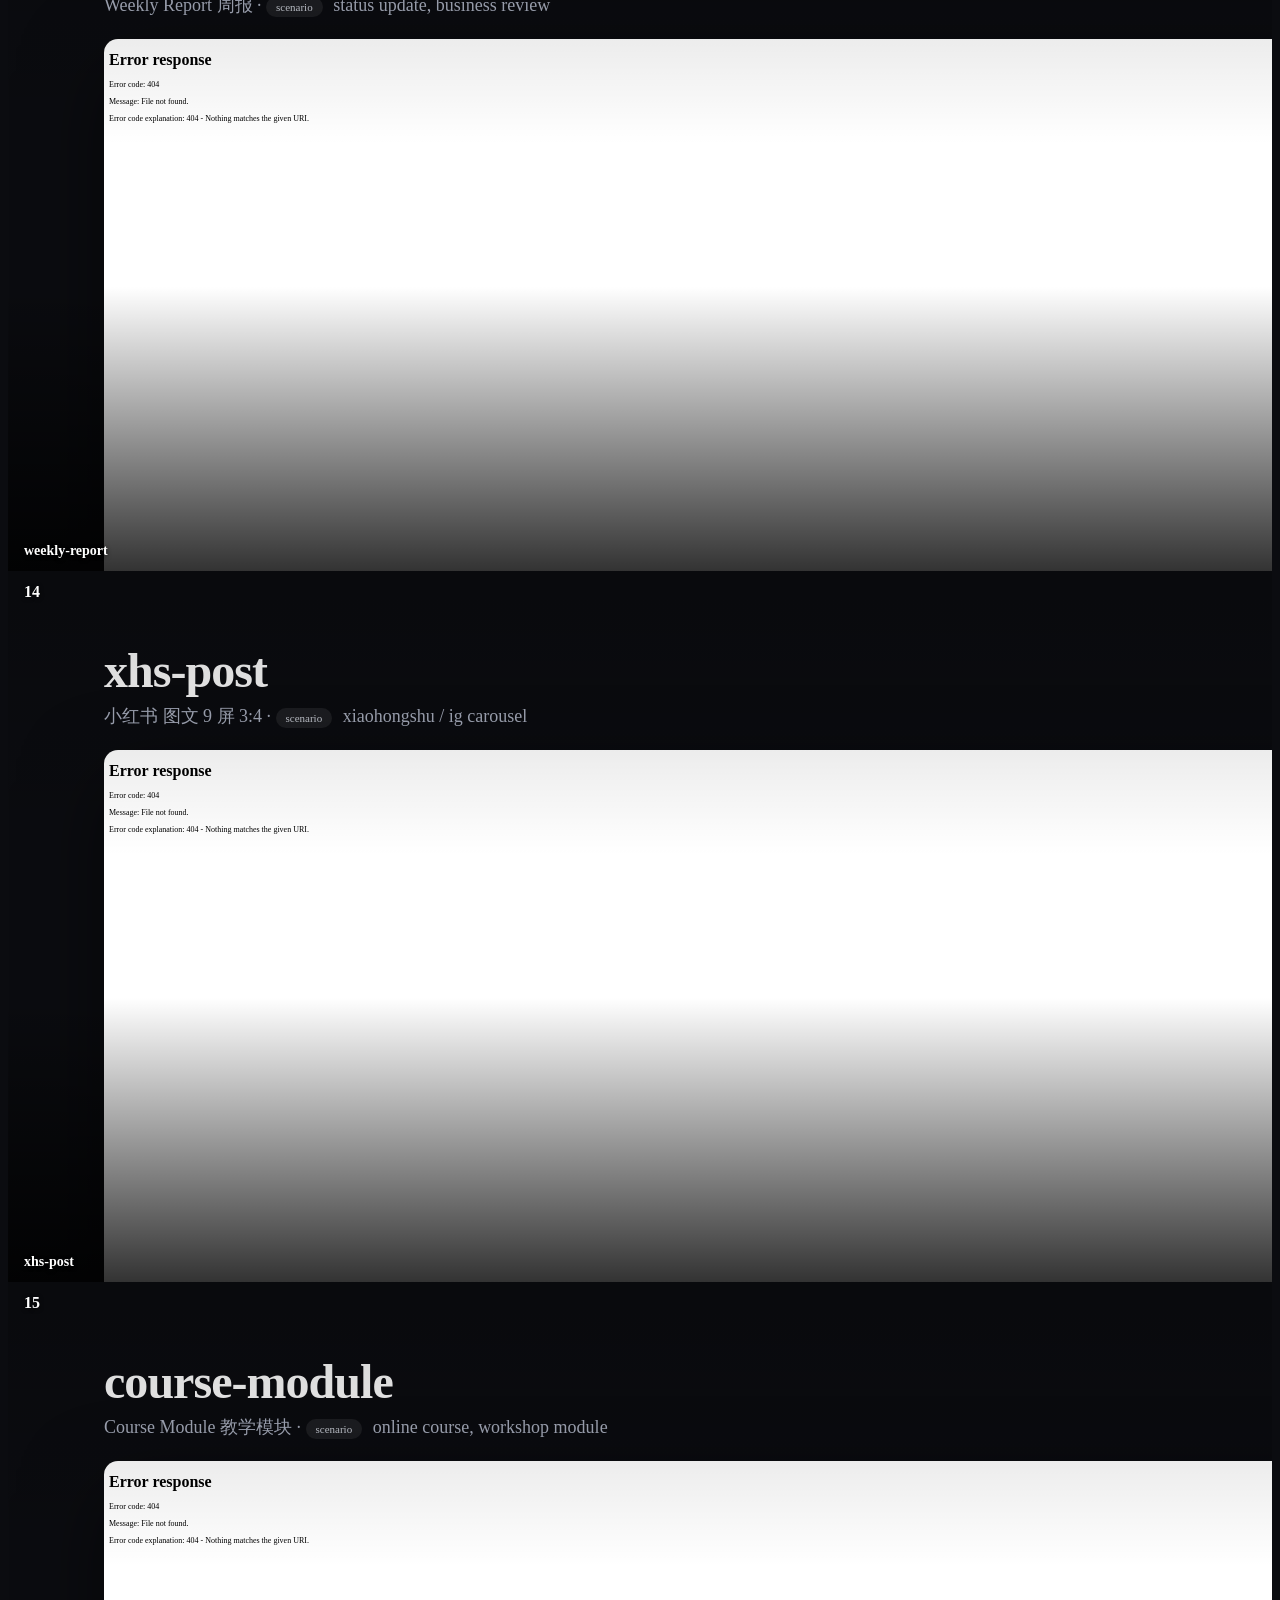
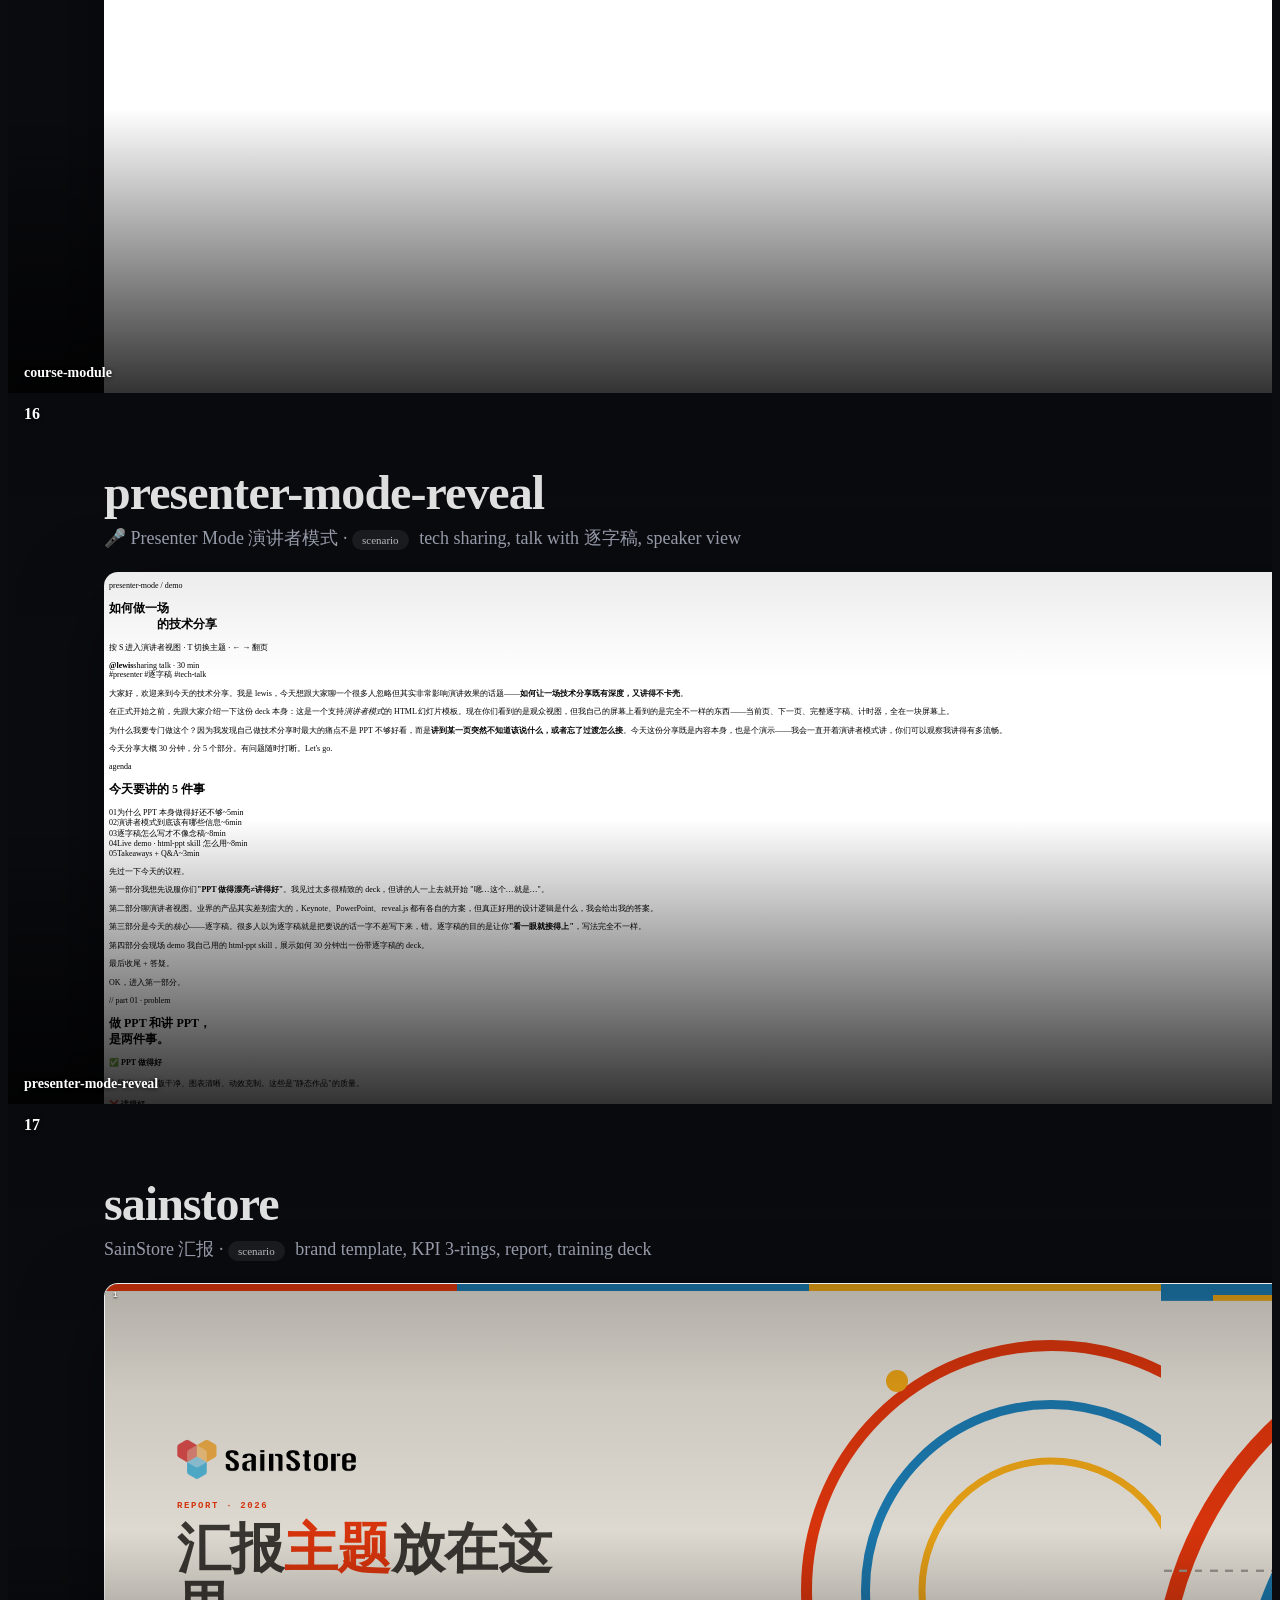
==== commit 687c596d: "docs: rename SainStore deck '周报' → '汇报' (broaden scope beyond weekly) The sainstore brand deck is su" ====
--- a/templates/full-decks-index.html
+++ b/templates/full-decks-index.html
@@ -61,7 +61,7 @@
   ['xhs-post',                 '小红书 图文 9 屏 3:4','scenario', 'xiaohongshu / ig carousel'],
   ['course-module',            'Course Module 教学模块','scenario','online course, workshop module'],
   ['presenter-mode-reveal',    '🎤 Presenter Mode 演讲者模式','scenario','tech sharing, talk with 逐字稿, speaker view'],
-  ['sainstore',                'SainStore 周报',      'scenario',  'brand template, KPI 3-rings, weekly report, training deck']
+  ['sainstore',                'SainStore 汇报',      'scenario',  'brand template, KPI 3-rings, report, training deck']
 ];
 
 const deck = document.querySelector('.deck');
